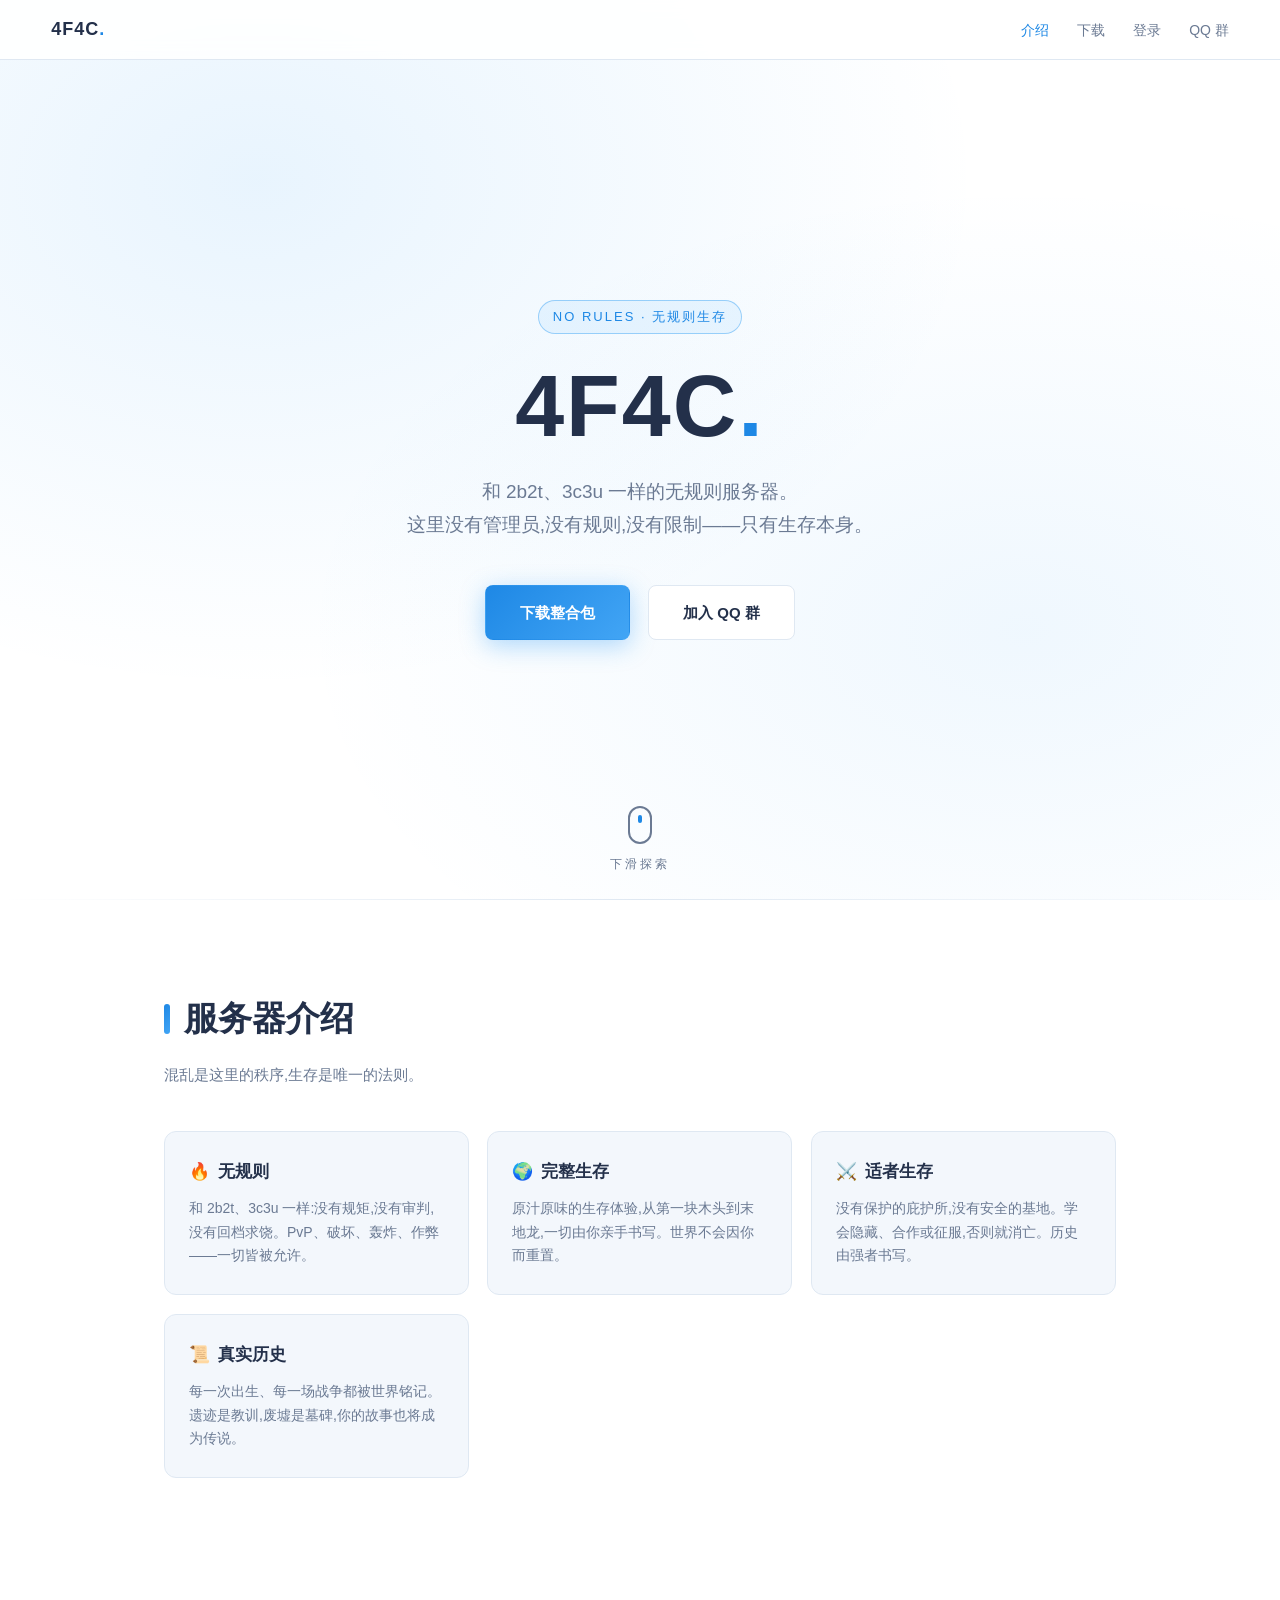
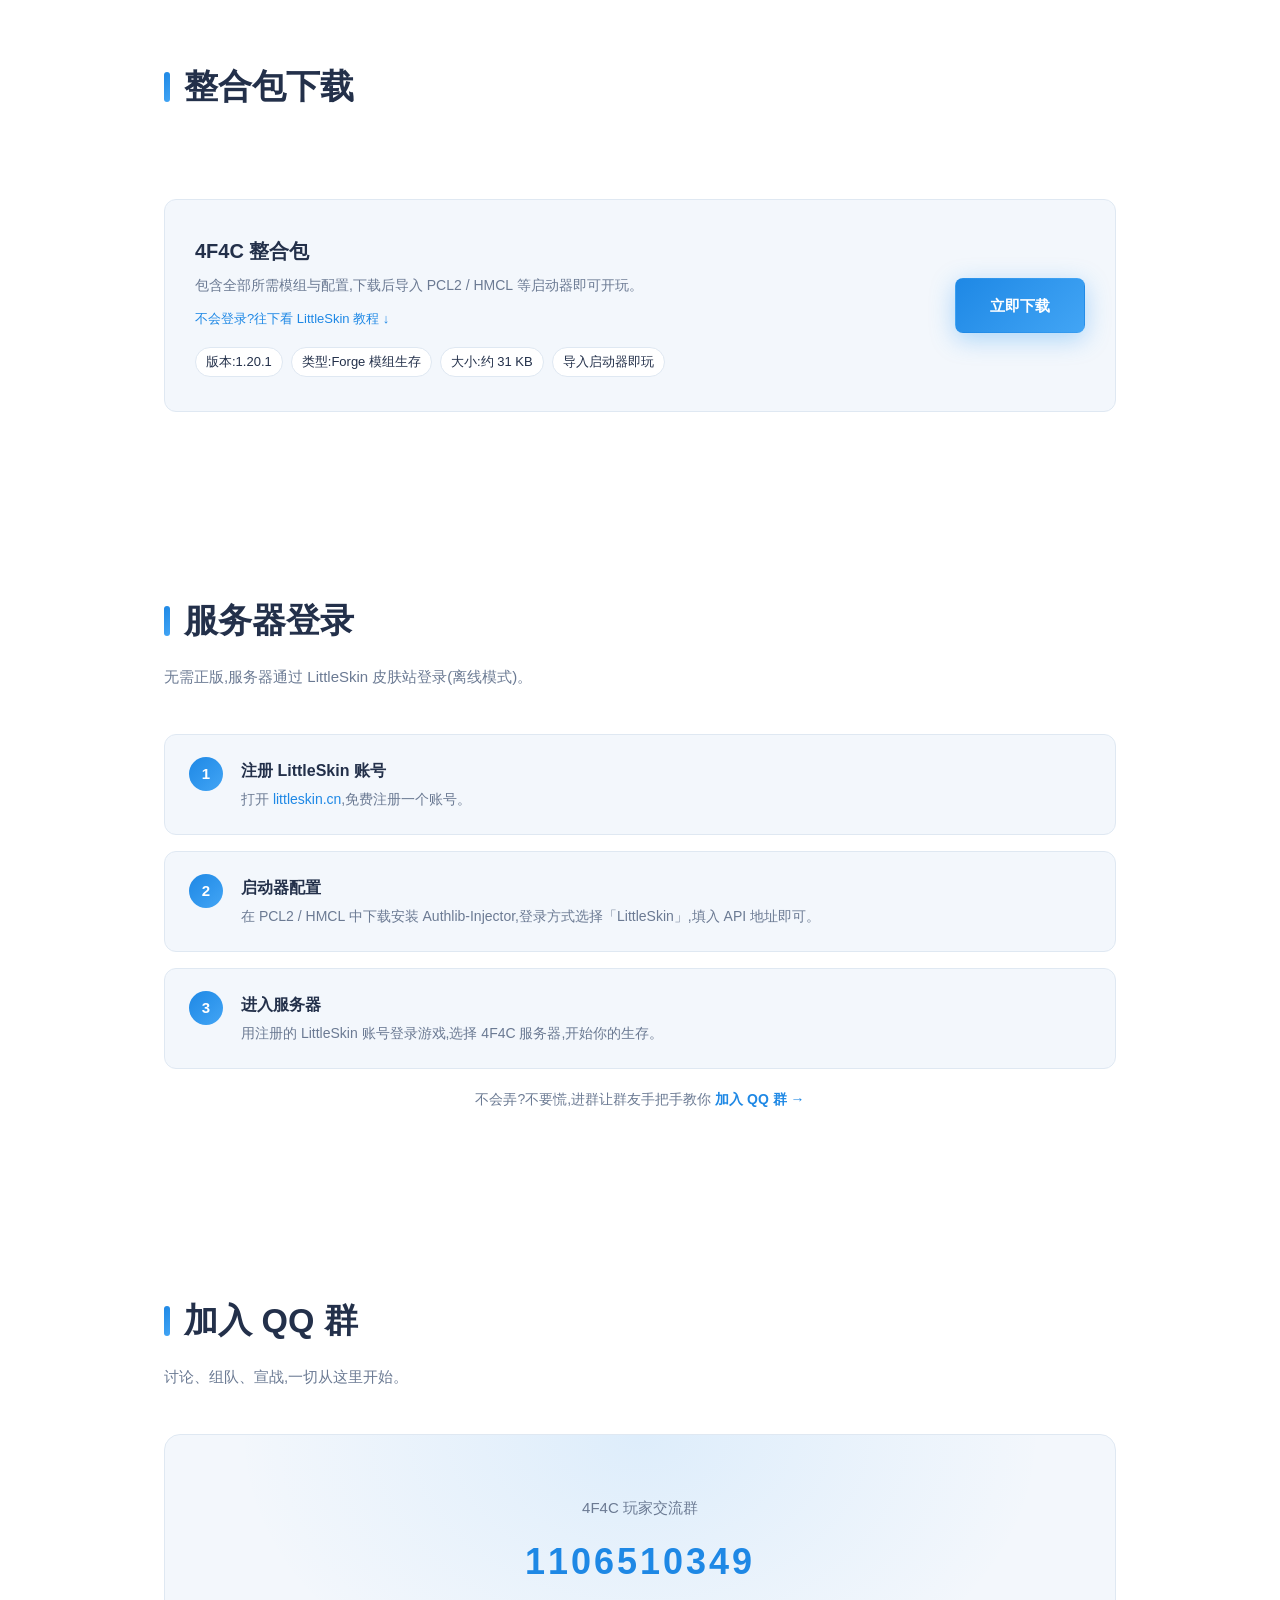
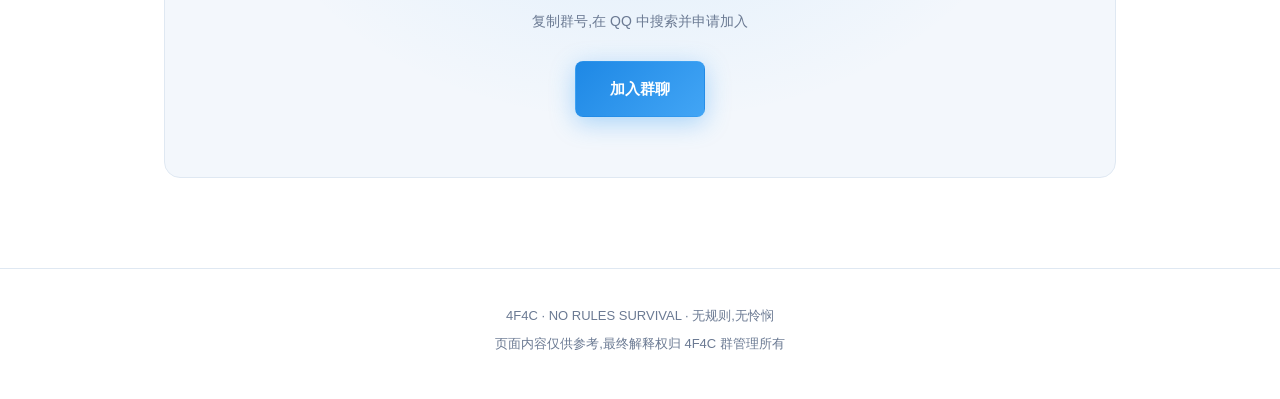
==== index.html @ e133633b "Add files via upload" ====
<!DOCTYPE html>
<html lang="zh-CN">
<head>
<meta charset="UTF-8">
<meta name="viewport" content="width=device-width, initial-scale=1.0">
<script>document.documentElement.className += ' js';</script>
<title>4F4C - 无规则生存服务器</title>
<meta name="description" content="4F4C,一个和 2b2t、3c3u 一样的无规则 MC 服务器。没有规则,只有生存。">
<style>
  :root {
    --bg: #ffffff;
    --bg2: #f3f7fc;
    --line: #dfe8f2;
    --text: #23304a;
    --muted: #6b7a93;
    --accent: #1e88e5;
    --accent2: #2196f3;
    --grad: linear-gradient(135deg, #1e88e5, #42a5f5);
  }
  * { margin: 0; padding: 0; box-sizing: border-box; }

  /* 顶部滚动进度条 */
  .progress {
    position: fixed; top: 0; left: 0; z-index: 60;
    height: 3px; width: 0;
    background: var(--grad);
  }

  /* 滚动显现动画 */
  .reveal {
    transition: opacity .7s ease, transform .7s cubic-bezier(.22,.61,.36,1);
    will-change: opacity, transform;
  }
  .js .reveal { opacity: 0; transform: translateY(40px); }
  .js .reveal-left { transform: translateX(-48px); }
  .js .reveal-right { transform: translateX(48px); }
  .js .reveal-zoom { transform: scale(.92); }
  .js .reveal.visible { opacity: 1; transform: none; }
  .d-1 { transition-delay: .12s; }
  .d-2 { transition-delay: .24s; }
  .d-3 { transition-delay: .36s; }
  .d-4 { transition-delay: .48s; }

  @media (prefers-reduced-motion: reduce) {
    .js .reveal, .js .reveal-left, .js .reveal-right, .js .reveal-zoom {
      opacity: 1; transform: none; transition: none;
    }
    .mouse::after { animation: none; }
  }
  html { scroll-behavior: smooth; }
  body {
    font-family: "PingFang SC", "Microsoft YaHei", "Noto Sans SC", sans-serif;
    background: var(--bg);
    color: var(--text);
    line-height: 1.7;
  }
  a { color: inherit; text-decoration: none; }

  /* 导航 */
  nav {
    position: fixed; top: 0; left: 0; right: 0; z-index: 50;
    display: flex; align-items: center; justify-content: space-between;
    padding: 0 4vw; height: 60px;
    background: rgba(255, 255, 255, 0.88);
    backdrop-filter: blur(8px);
    border-bottom: 1px solid var(--line);
  }
  .logo { font-weight: 800; letter-spacing: 1px; font-size: 18px; color: var(--text); }
  .logo span { color: var(--accent); }
  nav ul { display: flex; gap: 28px; list-style: none; }
  nav a { color: var(--muted); font-size: 14px; transition: color .2s; }
  nav a:hover, nav a.active { color: var(--accent); }

  /* 首屏 */
  header {
    min-height: 100vh;
    display: flex; flex-direction: column;
    justify-content: center; align-items: center;
    text-align: center; padding: 100px 5vw 60px;
    position: relative;
    background:
      radial-gradient(ellipse at 20% 20%, rgba(33, 150, 243, 0.10), transparent 50%),
      radial-gradient(ellipse at 80% 70%, rgba(33, 150, 243, 0.07), transparent 50%),
      var(--bg);
  }
  header::after {
    content: ""; position: absolute; inset: auto 0 0 0; height: 1px;
    background: linear-gradient(90deg, transparent, var(--line), transparent);
  }
  .hero-inner { position: relative; }

  /* 下滑提示 */
  .scroll-hint {
    position: absolute; bottom: 26px; left: 50%; transform: translateX(-50%);
    display: flex; flex-direction: column; align-items: center; gap: 10px;
    color: var(--muted); font-size: 12px; letter-spacing: 3px;
    transition: opacity .4s;
  }
  .scroll-hint.fade { opacity: 0; }
  .mouse {
    width: 24px; height: 38px; border: 2px solid var(--muted);
    border-radius: 14px; position: relative;
  }
  .mouse::after {
    content: ""; position: absolute; top: 7px; left: 50%;
    width: 4px; height: 8px; margin-left: -2px; border-radius: 2px;
    background: var(--accent);
    animation: wheel 1.6s ease-in-out infinite;
  }
  @keyframes wheel {
    0% { opacity: 1; transform: translateY(0); }
    70% { opacity: 0; transform: translateY(12px); }
    100% { opacity: 0; transform: translateY(12px); }
  }
  .badge {
    display: inline-block; padding: 5px 14px; margin-bottom: 24px;
    font-size: 13px; letter-spacing: 2px; color: var(--accent);
    border: 1px solid rgba(33, 150, 243, 0.4);
    border-radius: 999px; background: rgba(33, 150, 243, 0.07);
  }
  h1 {
    font-size: clamp(40px, 9vw, 88px);
    font-weight: 900; letter-spacing: 2px; line-height: 1.1;
  }
  h1 .dot { color: var(--accent); }
  .tagline {
    margin-top: 22px; font-size: clamp(15px, 2.4vw, 19px);
    color: var(--muted); max-width: 640px;
  }
  .cta { margin-top: 44px; display: flex; gap: 18px; flex-wrap: wrap; justify-content: center; }
  .btn {
    display: inline-block; padding: 14px 34px; font-size: 15px; font-weight: 600;
    border-radius: 8px; transition: transform .15s, box-shadow .15s;
    border: 1px solid var(--line);
  }
  .btn:hover { transform: translateY(-2px); }
  .btn-primary {
    background: var(--grad); color: #fff; border-color: transparent;
    box-shadow: 0 6px 24px rgba(33, 150, 243, 0.35);
  }
  .btn-primary:hover { box-shadow: 0 10px 32px rgba(33, 150, 243, 0.5); }
  .btn-ghost { color: var(--text); background: var(--bg); }
  .btn-ghost:hover { border-color: var(--accent); color: var(--accent); }

  /* 区块通用 */
  section { padding: 90px 5vw; max-width: 1080px; margin: 0 auto; }
  h2 {
    font-size: clamp(26px, 4vw, 34px); font-weight: 800;
    display: flex; align-items: center; gap: 14px; margin-bottom: 14px;
  }
  h2::before {
    content: ""; width: 6px; height: 30px; border-radius: 3px; background: var(--grad);
  }
  .sub { color: var(--muted); margin-bottom: 44px; font-size: 15px; }

  /* 介绍卡片 */
  .cards { display: grid; grid-template-columns: repeat(auto-fit, minmax(240px, 1fr)); gap: 18px; }
  .card {
    background: var(--bg2); border: 1px solid var(--line);
    border-radius: 12px; padding: 26px 24px;
    transition: border-color .2s, transform .2s, box-shadow .2s;
  }
  .card:hover {
    border-color: var(--accent); transform: translateY(-3px);
    box-shadow: 0 10px 28px rgba(33, 150, 243, 0.12);
  }
  .card h3 { font-size: 17px; margin-bottom: 10px; }
  .card h3 .icon { margin-right: 8px; }
  .card p { font-size: 14px; color: var(--muted); }

  /* 下载 */
  .dl-box {
    background: var(--bg2); border: 1px solid var(--line);
    border-radius: 12px; padding: 34px 30px; display: flex;
    align-items: center; justify-content: space-between; gap: 24px; flex-wrap: wrap;
  }
  .dl-box h3 { font-size: 20px; }
  .dl-box p { color: var(--muted); font-size: 14px; margin-top: 6px; }
  .dl-info { font-size: 13px; color: var(--muted); margin-top: 16px; display: flex; gap: 8px; flex-wrap: wrap; }
  .dl-info span { border: 1px solid var(--line); padding: 3px 10px; border-radius: 999px; background: var(--bg); color: var(--text); }
  .dl-tip { display: inline-block; margin-top: 10px; font-size: 13px; color: var(--accent); }
  .dl-tip:hover { text-decoration: underline; }

  /* 登录教程 */
  .login-box { display: flex; flex-direction: column; gap: 16px; }
  .login-step {
    background: var(--bg2); border: 1px solid var(--line); border-radius: 12px;
    padding: 22px 24px; display: flex; gap: 18px; align-items: flex-start;
  }
  .login-step:hover { border-color: var(--accent); }
  .login-step > span {
    flex: none; width: 34px; height: 34px; border-radius: 50%;
    background: var(--grad); color: #fff; font-weight: 800;
    display: flex; align-items: center; justify-content: center; font-size: 15px;
  }
  .login-step h3 { font-size: 16px; margin-bottom: 4px; }
  .login-step p { font-size: 14px; color: var(--muted); }
  .login-step a { color: var(--accent); }
  .login-help {
    margin-top: 20px; text-align: center; color: var(--muted); font-size: 14px;
  }
  .login-help a { color: var(--accent); font-weight: 600; margin-left: 4px; }

  /* QQ 群 */
  .qq {
    text-align: center;
    background:
      radial-gradient(ellipse at 50% 0%, rgba(33, 150, 243, 0.10), transparent 60%),
      var(--bg2);
    border: 1px solid var(--line); border-radius: 16px;
    padding: 60px 30px;
  }
  .qq .q-num {
    font-size: clamp(24px, 5vw, 36px); font-weight: 900; letter-spacing: 3px;
    color: var(--accent); margin-top: 10px; user-select: all;
  }
  .qq .hint { color: var(--muted); font-size: 14px; margin-top: 18px; }
  .qq .btn { margin-top: 28px; }

  footer {
    text-align: center; padding: 36px 5vw 44px;
    color: var(--muted); font-size: 13px;
    border-top: 1px solid var(--line);
  }

  @media (max-width: 640px) {
    nav ul { gap: 16px; }
    section { padding: 64px 5vw; }
    .dl-box { flex-direction: column; align-items: flex-start; text-align: left; }
  }
</style>
</head>
<body>

<div class="progress" aria-hidden="true"></div>

<nav>
  <div class="logo">4F4C<span>.</span></div>
  <ul>
    <li><a href="#intro">介绍</a></li>
    <li><a href="#download">下载</a></li>
    <li><a href="#login">登录</a></li>
    <li><a href="#qq">QQ 群</a></li>
  </ul>
</nav>

<header>
  <div class="hero-inner">
    <div class="badge reveal">NO RULES · 无规则生存</div>
    <h1 class="reveal d-1">4F4C<span class="dot">.</span></h1>
    <p class="tagline reveal d-2">和 2b2t、3c3u 一样的无规则服务器。<br>这里没有管理员,没有规则,没有限制——只有生存本身。</p>
    <div class="cta reveal d-3">
      <a class="btn btn-primary" href="#download">下载整合包</a>
      <a class="btn btn-ghost" href="#qq">加入 QQ 群</a>
    </div>
  </div>
  <div class="scroll-hint">
    <div class="mouse"></div>
    <span>下滑探索</span>
  </div>
</header>

<section id="intro">
  <h2 class="reveal">服务器介绍</h2>
  <p class="sub reveal d-1">混乱是这里的秩序,生存是唯一的法则。</p>
  <div class="cards">
    <div class="card reveal d-1">
      <h3><span class="icon">🔥</span>无规则</h3>
      <p>和 2b2t、3c3u 一样:没有规矩,没有审判,没有回档求饶。PvP、破坏、轰炸、作弊——一切皆被允许。</p>
    </div>
    <div class="card reveal d-2">
      <h3><span class="icon">🌍</span>完整生存</h3>
      <p>原汁原味的生存体验,从第一块木头到末地龙,一切由你亲手书写。世界不会因你而重置。</p>
    </div>
    <div class="card reveal d-3">
      <h3><span class="icon">⚔️</span>适者生存</h3>
      <p>没有保护的庇护所,没有安全的基地。学会隐藏、合作或征服,否则就消亡。历史由强者书写。</p>
    </div>
    <div class="card reveal d-4">
      <h3><span class="icon">📜</span>真实历史</h3>
      <p>每一次出生、每一场战争都被世界铭记。遗迹是教训,废墟是墓碑,你的故事也将成为传说。</p>
    </div>
  </div>
</section>

<section id="download">
  <h2 class="reveal">整合包下载</h2>
  <p class="sub reveal d-1">下载整合包,导入启动器即可直接游玩。</p>
  <div class="dl-box reveal d-2">
    <div>
      <h3>4F4C 整合包</h3>
      <p>包含全部所需模组与配置,下载后导入 PCL2 / HMCL 等启动器即可开玩。</p>
      <a class="dl-tip" href="#login">不会登录?往下看 LittleSkin 教程 ↓</a>
      <div class="dl-info">
        <span>版本:1.20.1</span>
        <span>类型:Forge 模组生存</span>
        <span>大小:约 31 KB</span>
        <span>导入启动器即玩</span>
      </div>
    </div>
    <a class="btn btn-primary" href="4F4C.zip" download>立即下载</a>
  </div>
</section>

<section id="login">
  <h2 class="reveal">服务器登录</h2>
  <p class="sub reveal d-1">无需正版,服务器通过 LittleSkin 皮肤站登录(离线模式)。</p>
  <div class="login-box">
    <div class="login-step reveal">
      <span>1</span>
      <div>
        <h3>注册 LittleSkin 账号</h3>
        <p>打开 <a href="https://littleskin.cn" target="_blank" rel="noopener">littleskin.cn</a>,免费注册一个账号。</p>
      </div>
    </div>
    <div class="login-step reveal d-1">
      <span>2</span>
      <div>
        <h3>启动器配置</h3>
        <p>在 PCL2 / HMCL 中下载安装 Authlib-Injector,登录方式选择「LittleSkin」,填入 API 地址即可。</p>
      </div>
    </div>
    <div class="login-step reveal d-2">
      <span>3</span>
      <div>
        <h3>进入服务器</h3>
        <p>用注册的 LittleSkin 账号登录游戏,选择 4F4C 服务器,开始你的生存。</p>
      </div>
    </div>
  </div>
  <p class="login-help reveal d-3">不会弄?不要慌,进群让群友手把手教你<a href="#qq">加入 QQ 群 →</a></p>
</section>

<section id="qq">
  <h2 class="reveal">加入 QQ 群</h2>
  <p class="sub reveal d-1">讨论、组队、宣战,一切从这里开始。</p>
  <div class="qq reveal d-2">
    <div style="font-size:15px;color:var(--muted);">4F4C 玩家交流群</div>
    <div class="q-num">1106510349</div>
    <p class="hint">复制群号,在 QQ 中搜索并申请加入</p>
    <a class="btn btn-primary" href="https://qm.qq.com/cgi-bin/qm/qr?k=1106510349" target="_blank" rel="noopener">加入群聊</a>
  </div>
</section>

<footer>
  <p>4F4C · NO RULES SURVIVAL · 无规则,无怜悯</p>
  <p style="margin-top:6px;">页面内容仅供参考,最终解释权归 4F4C 群管理所有</p>
</footer>

<script>
(function () {
  var reduce = window.matchMedia && window.matchMedia('(prefers-reduced-motion: reduce)').matches;
  var bar = document.querySelector('.progress');
  var hero = document.querySelector('.hero-inner');
  var hint = document.querySelector('.scroll-hint');
  var sections = Array.prototype.slice.call(document.querySelectorAll('section[id]'));
  var links = Array.prototype.slice.call(document.querySelectorAll('nav a[href^="#"]'));
  var ticking = false;

  function onScroll() {
    var y = window.scrollY || window.pageYOffset;
    var h = document.documentElement.scrollHeight - window.innerHeight;
    if (bar) bar.style.width = (h > 0 ? (y / h) * 100 : 0) + '%';

    /* 导航高亮跟随当前区块 */
    var current = 0;
    for (var i = 0; i < sections.length; i++) {
      if (sections[i].getBoundingClientRect().top <= 120) current = i;
    }
    for (var j = 0; j < links.length; j++) {
      links[j].classList.toggle('active', j === current);
    }

    /* 首屏视差下沉 + 下滑提示淡出 */
    if (hint) hint.classList.toggle('fade', y > 90);
    if (!reduce && hero) {
      hero.style.transform = 'translateY(' + (y * 0.3) + 'px)';
      hero.style.opacity = Math.max(0.2, 1 - y / (window.innerHeight * 0.85));
    }
    ticking = false;
  }
  window.addEventListener('scroll', function () {
    if (!ticking) { window.requestAnimationFrame(onScroll); ticking = true; }
  }, { passive: true });
  onScroll();

  /* 滚动显现动画 */
  function reveal(el) {
    el.classList.add('visible');
    setTimeout(function () {
      el.classList.remove('reveal', 'reveal-left', 'reveal-right', 'reveal-zoom', 'd-1', 'd-2', 'd-3', 'd-4', 'visible');
    }, 1400);
  }
  var els = document.querySelectorAll('.reveal');
  if (!('IntersectionObserver' in window)) {
    Array.prototype.forEach.call(els, reveal);
  } else {
    var io = new IntersectionObserver(function (entries) {
      entries.forEach(function (en) {
        if (en.isIntersecting) { reveal(en.target); io.unobserve(en.target); }
      });
    }, { threshold: 0.12, rootMargin: '0px 0px -40px 0px' });
    Array.prototype.forEach.call(els, function (el) { io.observe(el); });
  }
})();
</script>

</body>
</html>
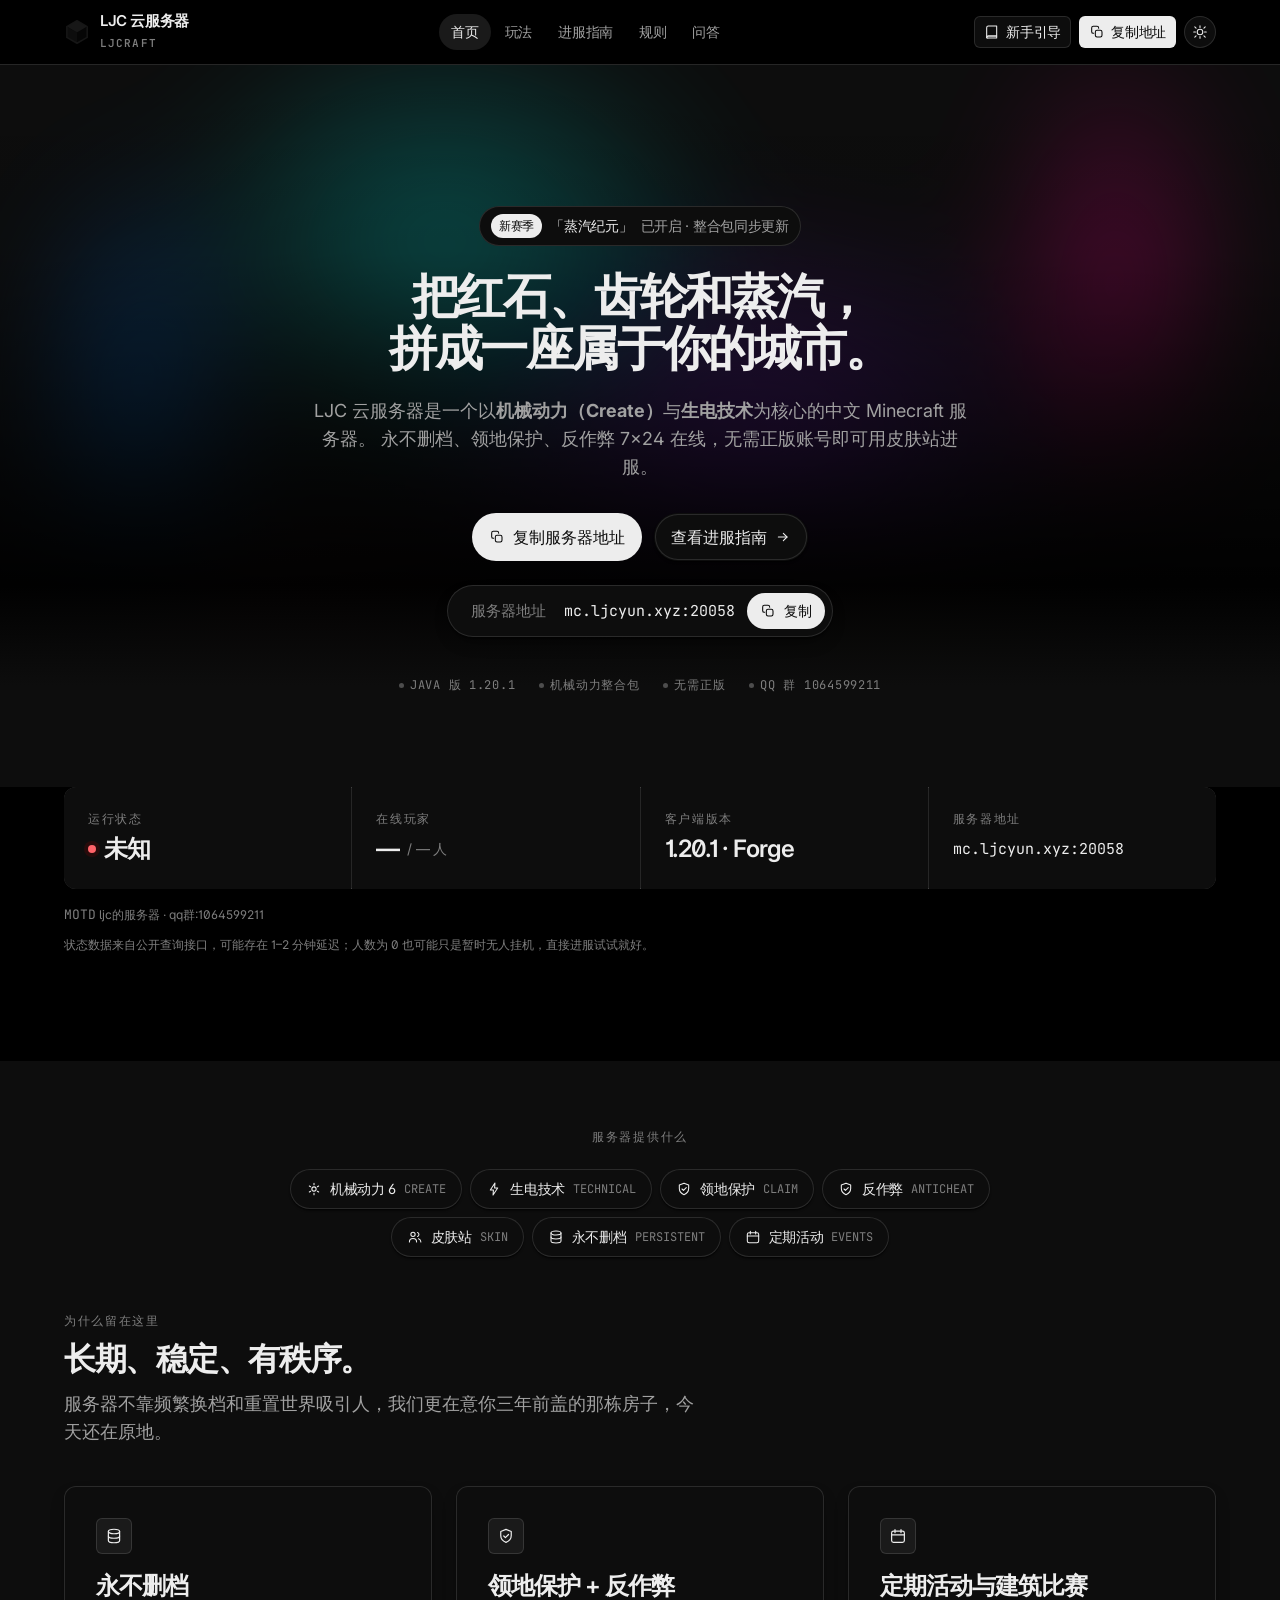
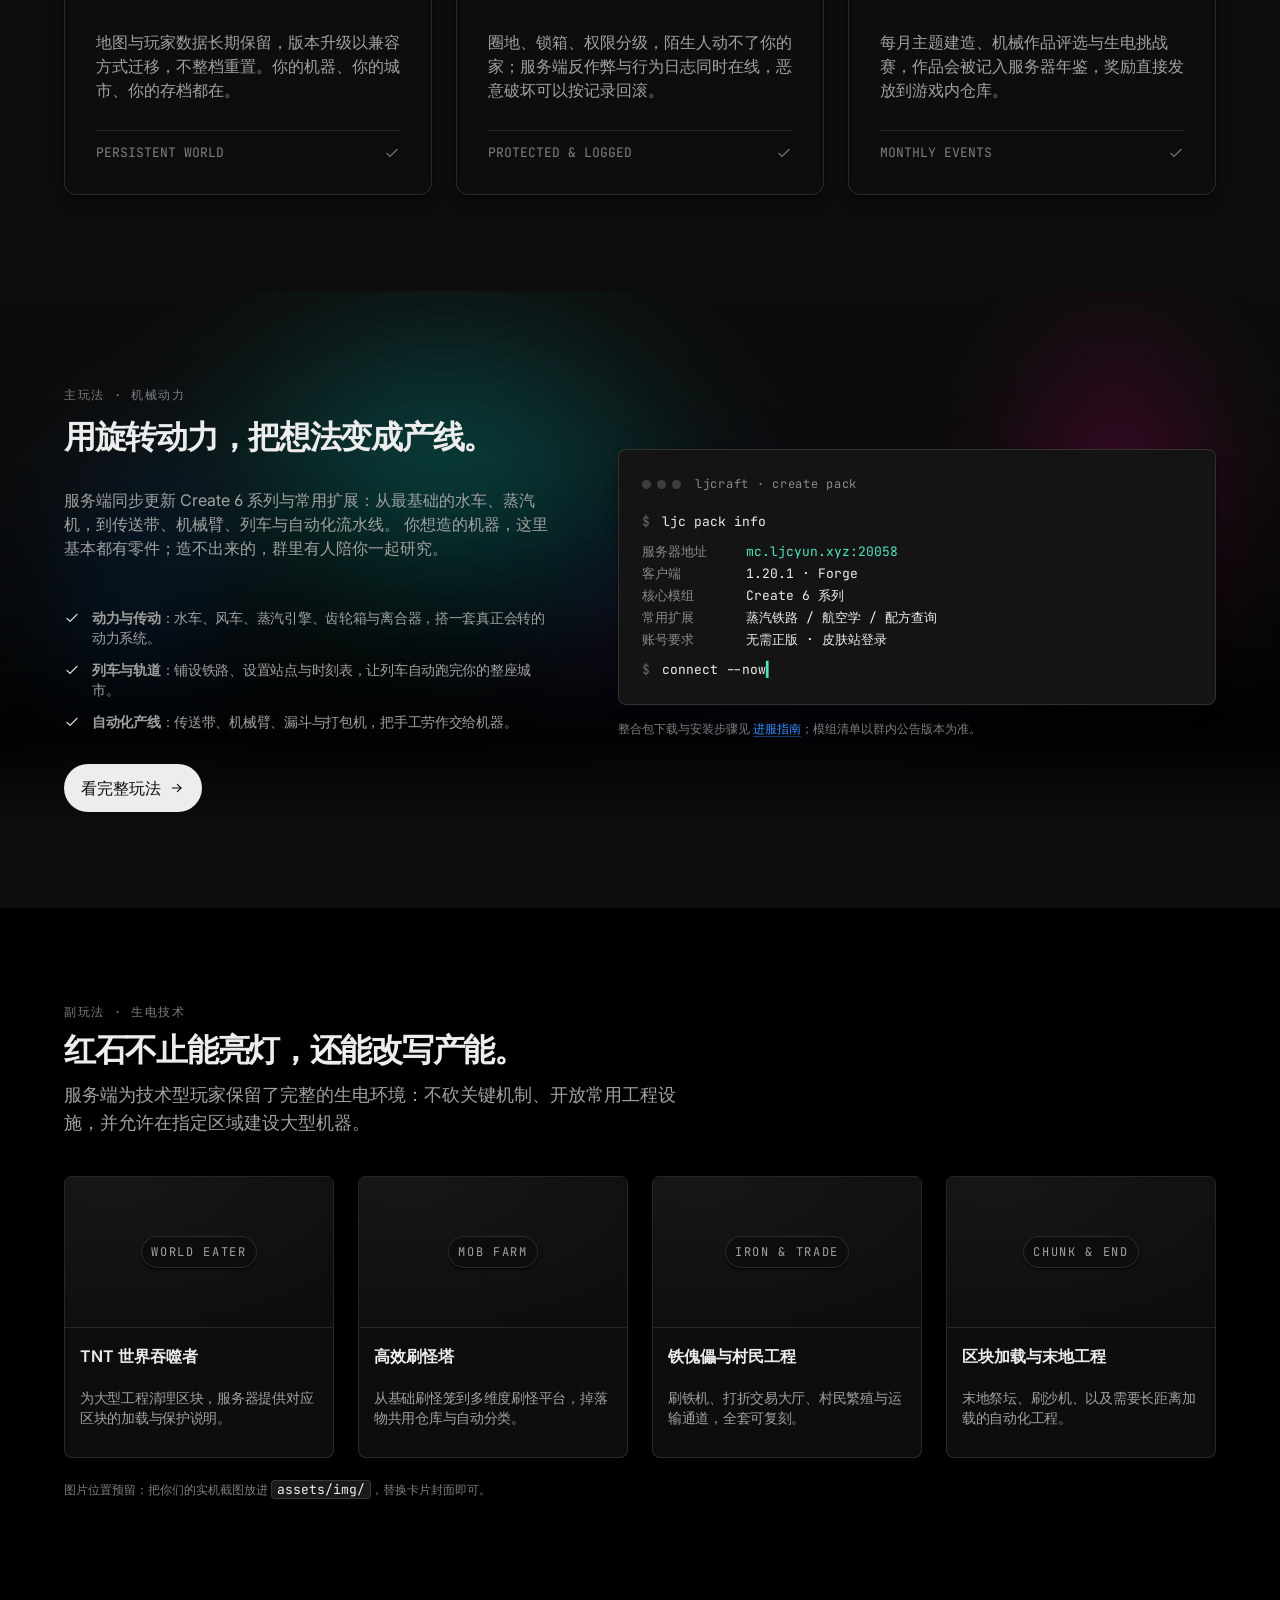
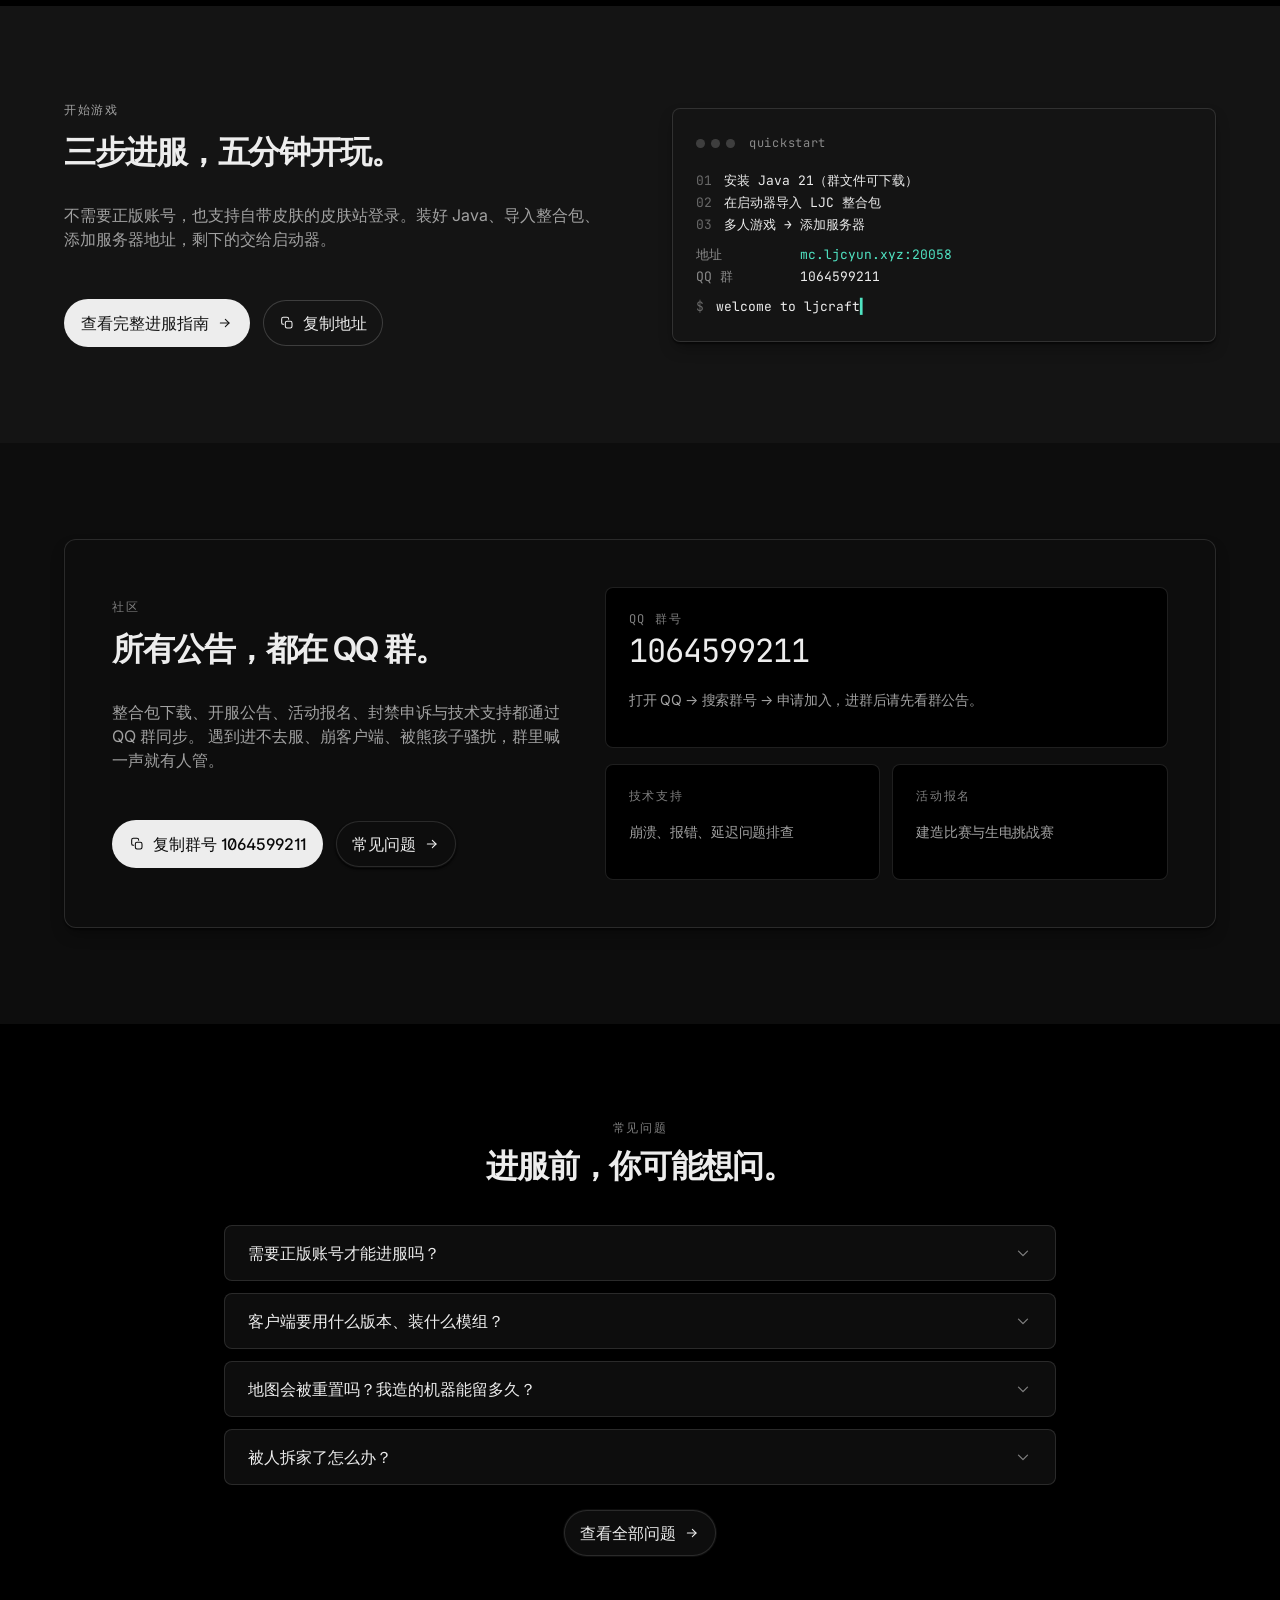
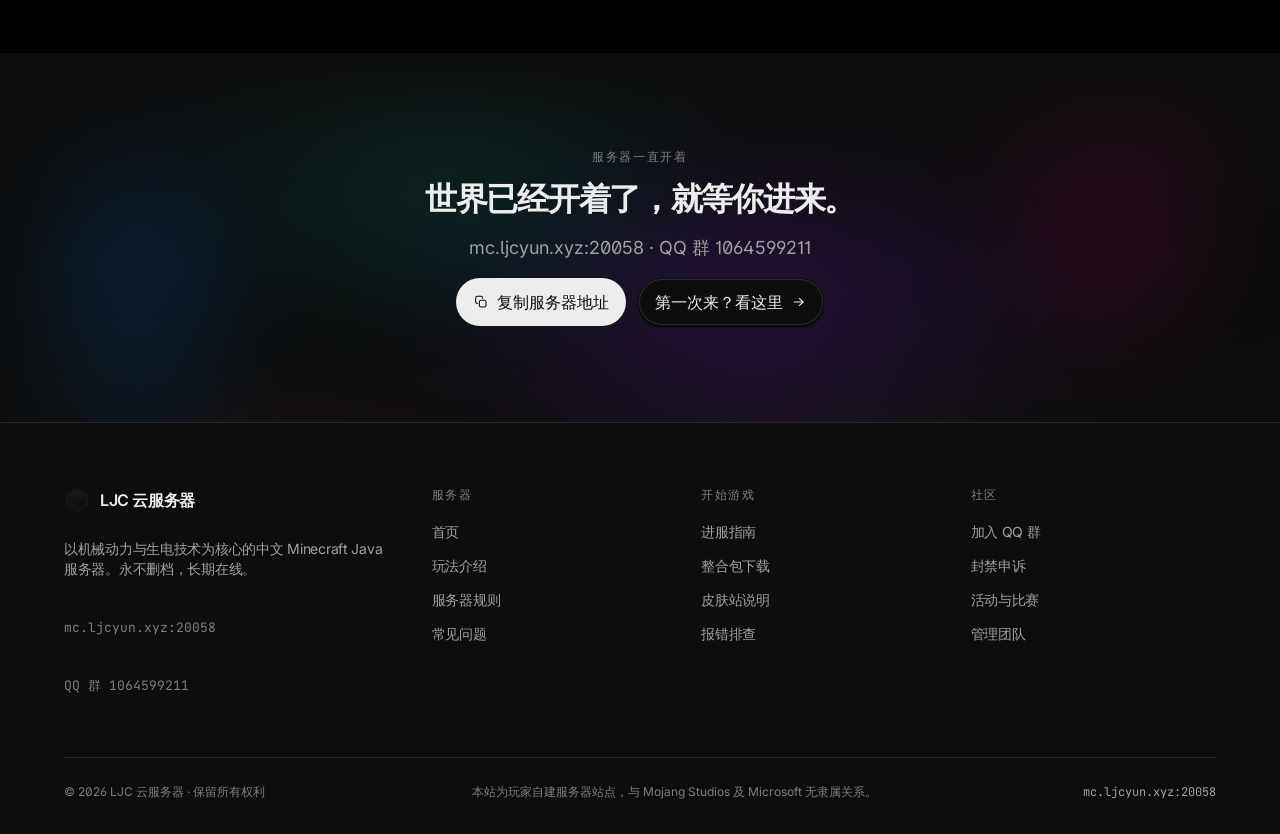
==== commit 03290144: "Add files via upload" ====
--- a/index.html
+++ b/index.html
@@ -2,408 +2,584 @@
 <html lang="zh-CN">
 <head>
 <meta charset="UTF-8">
-<meta name="viewport" content="width=device-width, initial-scale=1.0">
-<script>document.documentElement.className += ' js';</script>
-<title>4F4C - 无规则生存服务器</title>
-<meta name="description" content="4F4C,一个和 2b2t、3c3u 一样的无规则 MC 服务器。没有规则,只有生存。">
-<style>
-  :root {
-    --bg: #ffffff;
-    --bg2: #f3f7fc;
-    --line: #dfe8f2;
-    --text: #23304a;
-    --muted: #6b7a93;
-    --accent: #1e88e5;
-    --accent2: #2196f3;
-    --grad: linear-gradient(135deg, #1e88e5, #42a5f5);
-  }
-  * { margin: 0; padding: 0; box-sizing: border-box; }
-
-  /* 顶部滚动进度条 */
-  .progress {
-    position: fixed; top: 0; left: 0; z-index: 60;
-    height: 3px; width: 0;
-    background: var(--grad);
-  }
-
-  /* 滚动显现动画 */
-  .reveal {
-    transition: opacity .7s ease, transform .7s cubic-bezier(.22,.61,.36,1);
-    will-change: opacity, transform;
-  }
-  .js .reveal { opacity: 0; transform: translateY(40px); }
-  .js .reveal-left { transform: translateX(-48px); }
-  .js .reveal-right { transform: translateX(48px); }
-  .js .reveal-zoom { transform: scale(.92); }
-  .js .reveal.visible { opacity: 1; transform: none; }
-  .d-1 { transition-delay: .12s; }
-  .d-2 { transition-delay: .24s; }
-  .d-3 { transition-delay: .36s; }
-  .d-4 { transition-delay: .48s; }
-
-  @media (prefers-reduced-motion: reduce) {
-    .js .reveal, .js .reveal-left, .js .reveal-right, .js .reveal-zoom {
-      opacity: 1; transform: none; transition: none;
-    }
-    .mouse::after { animation: none; }
-  }
-  html { scroll-behavior: smooth; }
-  body {
-    font-family: "PingFang SC", "Microsoft YaHei", "Noto Sans SC", sans-serif;
-    background: var(--bg);
-    color: var(--text);
-    line-height: 1.7;
-  }
-  a { color: inherit; text-decoration: none; }
-
-  /* 导航 */
-  nav {
-    position: fixed; top: 0; left: 0; right: 0; z-index: 50;
-    display: flex; align-items: center; justify-content: space-between;
-    padding: 0 4vw; height: 60px;
-    background: rgba(255, 255, 255, 0.88);
-    backdrop-filter: blur(8px);
-    border-bottom: 1px solid var(--line);
-  }
-  .logo { font-weight: 800; letter-spacing: 1px; font-size: 18px; color: var(--text); }
-  .logo span { color: var(--accent); }
-  nav ul { display: flex; gap: 28px; list-style: none; }
-  nav a { color: var(--muted); font-size: 14px; transition: color .2s; }
-  nav a:hover, nav a.active { color: var(--accent); }
-
-  /* 首屏 */
-  header {
-    min-height: 100vh;
-    display: flex; flex-direction: column;
-    justify-content: center; align-items: center;
-    text-align: center; padding: 100px 5vw 60px;
-    position: relative;
-    background:
-      radial-gradient(ellipse at 20% 20%, rgba(33, 150, 243, 0.10), transparent 50%),
-      radial-gradient(ellipse at 80% 70%, rgba(33, 150, 243, 0.07), transparent 50%),
-      var(--bg);
-  }
-  header::after {
-    content: ""; position: absolute; inset: auto 0 0 0; height: 1px;
-    background: linear-gradient(90deg, transparent, var(--line), transparent);
-  }
-  .hero-inner { position: relative; }
-
-  /* 下滑提示 */
-  .scroll-hint {
-    position: absolute; bottom: 26px; left: 50%; transform: translateX(-50%);
-    display: flex; flex-direction: column; align-items: center; gap: 10px;
-    color: var(--muted); font-size: 12px; letter-spacing: 3px;
-    transition: opacity .4s;
-  }
-  .scroll-hint.fade { opacity: 0; }
-  .mouse {
-    width: 24px; height: 38px; border: 2px solid var(--muted);
-    border-radius: 14px; position: relative;
-  }
-  .mouse::after {
-    content: ""; position: absolute; top: 7px; left: 50%;
-    width: 4px; height: 8px; margin-left: -2px; border-radius: 2px;
-    background: var(--accent);
-    animation: wheel 1.6s ease-in-out infinite;
-  }
-  @keyframes wheel {
-    0% { opacity: 1; transform: translateY(0); }
-    70% { opacity: 0; transform: translateY(12px); }
-    100% { opacity: 0; transform: translateY(12px); }
-  }
-  .badge {
-    display: inline-block; padding: 5px 14px; margin-bottom: 24px;
-    font-size: 13px; letter-spacing: 2px; color: var(--accent);
-    border: 1px solid rgba(33, 150, 243, 0.4);
-    border-radius: 999px; background: rgba(33, 150, 243, 0.07);
-  }
-  h1 {
-    font-size: clamp(40px, 9vw, 88px);
-    font-weight: 900; letter-spacing: 2px; line-height: 1.1;
-  }
-  h1 .dot { color: var(--accent); }
-  .tagline {
-    margin-top: 22px; font-size: clamp(15px, 2.4vw, 19px);
-    color: var(--muted); max-width: 640px;
-  }
-  .cta { margin-top: 44px; display: flex; gap: 18px; flex-wrap: wrap; justify-content: center; }
-  .btn {
-    display: inline-block; padding: 14px 34px; font-size: 15px; font-weight: 600;
-    border-radius: 8px; transition: transform .15s, box-shadow .15s;
-    border: 1px solid var(--line);
-  }
-  .btn:hover { transform: translateY(-2px); }
-  .btn-primary {
-    background: var(--grad); color: #fff; border-color: transparent;
-    box-shadow: 0 6px 24px rgba(33, 150, 243, 0.35);
-  }
-  .btn-primary:hover { box-shadow: 0 10px 32px rgba(33, 150, 243, 0.5); }
-  .btn-ghost { color: var(--text); background: var(--bg); }
-  .btn-ghost:hover { border-color: var(--accent); color: var(--accent); }
-
-  /* 区块通用 */
-  section { padding: 90px 5vw; max-width: 1080px; margin: 0 auto; }
-  h2 {
-    font-size: clamp(26px, 4vw, 34px); font-weight: 800;
-    display: flex; align-items: center; gap: 14px; margin-bottom: 14px;
-  }
-  h2::before {
-    content: ""; width: 6px; height: 30px; border-radius: 3px; background: var(--grad);
-  }
-  .sub { color: var(--muted); margin-bottom: 44px; font-size: 15px; }
-
-  /* 介绍卡片 */
-  .cards { display: grid; grid-template-columns: repeat(auto-fit, minmax(240px, 1fr)); gap: 18px; }
-  .card {
-    background: var(--bg2); border: 1px solid var(--line);
-    border-radius: 12px; padding: 26px 24px;
-    transition: border-color .2s, transform .2s, box-shadow .2s;
-  }
-  .card:hover {
-    border-color: var(--accent); transform: translateY(-3px);
-    box-shadow: 0 10px 28px rgba(33, 150, 243, 0.12);
-  }
-  .card h3 { font-size: 17px; margin-bottom: 10px; }
-  .card h3 .icon { margin-right: 8px; }
-  .card p { font-size: 14px; color: var(--muted); }
-
-  /* 下载 */
-  .dl-box {
-    background: var(--bg2); border: 1px solid var(--line);
-    border-radius: 12px; padding: 34px 30px; display: flex;
-    align-items: center; justify-content: space-between; gap: 24px; flex-wrap: wrap;
-  }
-  .dl-box h3 { font-size: 20px; }
-  .dl-box p { color: var(--muted); font-size: 14px; margin-top: 6px; }
-  .dl-info { font-size: 13px; color: var(--muted); margin-top: 16px; display: flex; gap: 8px; flex-wrap: wrap; }
-  .dl-info span { border: 1px solid var(--line); padding: 3px 10px; border-radius: 999px; background: var(--bg); color: var(--text); }
-  .dl-tip { display: inline-block; margin-top: 10px; font-size: 13px; color: var(--accent); }
-  .dl-tip:hover { text-decoration: underline; }
-
-  /* 登录教程 */
-  .login-box { display: flex; flex-direction: column; gap: 16px; }
-  .login-step {
-    background: var(--bg2); border: 1px solid var(--line); border-radius: 12px;
-    padding: 22px 24px; display: flex; gap: 18px; align-items: flex-start;
-  }
-  .login-step:hover { border-color: var(--accent); }
-  .login-step > span {
-    flex: none; width: 34px; height: 34px; border-radius: 50%;
-    background: var(--grad); color: #fff; font-weight: 800;
-    display: flex; align-items: center; justify-content: center; font-size: 15px;
-  }
-  .login-step h3 { font-size: 16px; margin-bottom: 4px; }
-  .login-step p { font-size: 14px; color: var(--muted); }
-  .login-step a { color: var(--accent); }
-  .login-help {
-    margin-top: 20px; text-align: center; color: var(--muted); font-size: 14px;
-  }
-  .login-help a { color: var(--accent); font-weight: 600; margin-left: 4px; }
-
-  /* QQ 群 */
-  .qq {
-    text-align: center;
-    background:
-      radial-gradient(ellipse at 50% 0%, rgba(33, 150, 243, 0.10), transparent 60%),
-      var(--bg2);
-    border: 1px solid var(--line); border-radius: 16px;
-    padding: 60px 30px;
-  }
-  .qq .q-num {
-    font-size: clamp(24px, 5vw, 36px); font-weight: 900; letter-spacing: 3px;
-    color: var(--accent); margin-top: 10px; user-select: all;
-  }
-  .qq .hint { color: var(--muted); font-size: 14px; margin-top: 18px; }
-  .qq .btn { margin-top: 28px; }
-
-  footer {
-    text-align: center; padding: 36px 5vw 44px;
-    color: var(--muted); font-size: 13px;
-    border-top: 1px solid var(--line);
-  }
-
-  @media (max-width: 640px) {
-    nav ul { gap: 16px; }
-    section { padding: 64px 5vw; }
-    .dl-box { flex-direction: column; align-items: flex-start; text-align: left; }
-  }
-</style>
+<meta name="viewport" content="width=device-width, initial-scale=1">
+<title>LJC 云服务器 · 机械动力 &amp; 生电 Minecraft 服务器</title>
+<meta name="description" content="LJC 云服务器（LJCraft）是一个以机械动力（Create）与生电技术为核心的中文 Minecraft Java 服务器。永不删档、领地保护、反作弊在线，无需正版账号即可进服，服务器地址 mc.ljcyun.xyz:20058。">
+<meta name="theme-color" content="#ffffff">
+<meta property="og:type" content="website">
+<meta property="og:title" content="LJC 云服务器 · 机械动力 &amp; 生电 Minecraft 服务器">
+<meta property="og:description" content="永不删档的机械动力 &amp; 生电服务器。地址 mc.ljcyun.xyz:20058，QQ 群 1064599211。">
+<meta property="og:image" content="assets/img/favicon.svg">
+<link rel="icon" href="assets/img/favicon.svg" type="image/svg+xml">
+<link rel="apple-touch-icon" href="assets/img/favicon.svg">
+<link rel="preconnect" href="https://fonts.googleapis.com">
+<link rel="preconnect" href="https://fonts.gstatic.com" crossorigin>
+<link href="https://fonts.googleapis.com/css2?family=Inter:wght@400;500;600&family=JetBrains+Mono:wght@400&display=swap" rel="stylesheet">
+<link rel="stylesheet" href="assets/css/style.css">
+<script>
+  /* 主题引导：在首次绘制前确定主题，避免闪白。默认深色（可切换并记忆） */
+  (function () {
+    var t = "dark";
+    try {
+      var saved = localStorage.getItem("ljc-theme");
+      if (saved === "dark" || saved === "light") t = saved;
+    } catch (e) {}
+    document.documentElement.setAttribute("data-theme", t);
+    var m = document.querySelector('meta[name="theme-color"]');
+    if (m) m.setAttribute("content", t === "dark" ? "#000000" : "#ffffff");
+  })();
+</script>
 </head>
 <body>
-
-<div class="progress" aria-hidden="true"></div>
-
-<nav>
-  <div class="logo">4F4C<span>.</span></div>
-  <ul>
-    <li><a href="#intro">介绍</a></li>
-    <li><a href="#download">下载</a></li>
-    <li><a href="#login">登录</a></li>
-    <li><a href="#qq">QQ 群</a></li>
-  </ul>
-</nav>
-
-<header>
-  <div class="hero-inner">
-    <div class="badge reveal">NO RULES · 无规则生存</div>
-    <h1 class="reveal d-1">4F4C<span class="dot">.</span></h1>
-    <p class="tagline reveal d-2">和 2b2t、3c3u 一样的无规则服务器。<br>这里没有管理员,没有规则,没有限制——只有生存本身。</p>
-    <div class="cta reveal d-3">
-      <a class="btn btn-primary" href="#download">下载整合包</a>
-      <a class="btn btn-ghost" href="#qq">加入 QQ 群</a>
-    </div>
+<a class="skip-link" href="#main">跳到主要内容</a>
+
+<!-- 图标精灵 -->
+<svg width="0" height="0" style="position:absolute" aria-hidden="true" focusable="false">
+  <symbol id="i-copy" viewBox="0 0 24 24" fill="none" stroke="currentColor" stroke-width="1.6" stroke-linecap="round" stroke-linejoin="round"><rect x="9.5" y="9.5" width="10" height="10" rx="2.5"/><path d="M14.5 6.5V6a2.5 2.5 0 0 0-2.5-2.5H6.5A2.5 2.5 0 0 0 4 6v5.5A2.5 2.5 0 0 0 6.5 14h.5"/></symbol>
+  <symbol id="i-check" viewBox="0 0 24 24" fill="none" stroke="currentColor" stroke-width="1.8" stroke-linecap="round" stroke-linejoin="round"><path d="M4.5 12.5 9 17l10.5-10.5"/></symbol>
+  <symbol id="i-arrow" viewBox="0 0 24 24" fill="none" stroke="currentColor" stroke-width="1.6" stroke-linecap="round" stroke-linejoin="round"><path d="M5 12h13"/><path d="m12.5 6.5 5.5 5.5-5.5 5.5"/></symbol>
+  <symbol id="i-chat" viewBox="0 0 24 24" fill="none" stroke="currentColor" stroke-width="1.6" stroke-linecap="round" stroke-linejoin="round"><path d="M4 6.5A2.5 2.5 0 0 1 6.5 4h11A2.5 2.5 0 0 1 20 6.5v7a2.5 2.5 0 0 1-2.5 2.5H9.5L4 20V6.5Z"/></symbol>
+  <symbol id="i-shield" viewBox="0 0 24 24" fill="none" stroke="currentColor" stroke-width="1.6" stroke-linecap="round" stroke-linejoin="round"><path d="M12 3.2 5 6v5.4c0 4.2 2.9 7.5 7 9.1 4.1-1.6 7-4.9 7-9.1V6l-7-2.8Z"/><path d="m9 12 2.2 2.2L15.4 10"/></symbol>
+  <symbol id="i-archive" viewBox="0 0 24 24" fill="none" stroke="currentColor" stroke-width="1.6" stroke-linecap="round" stroke-linejoin="round"><ellipse cx="12" cy="6" rx="7.5" ry="3"/><path d="M4.5 6v12c0 1.66 3.36 3 7.5 3s7.5-1.34 7.5-3V6"/><path d="M4.5 12c0 1.66 3.36 3 7.5 3s7.5-1.34 7.5-3"/></symbol>
+  <symbol id="i-calendar" viewBox="0 0 24 24" fill="none" stroke="currentColor" stroke-width="1.6" stroke-linecap="round" stroke-linejoin="round"><rect x="3.5" y="5.5" width="17" height="15" rx="2.5"/><path d="M3.5 10.5h17M8 3.5v4M16 3.5v4"/></symbol>
+  <symbol id="i-chev" viewBox="0 0 24 24" fill="none" stroke="currentColor" stroke-width="1.7" stroke-linecap="round" stroke-linejoin="round"><path d="m6 9.5 6 6 6-6"/></symbol>
+  <symbol id="i-menu" viewBox="0 0 24 24" fill="none" stroke="currentColor" stroke-width="1.7" stroke-linecap="round"><path d="M4 7h16M4 12h16M4 17h16"/></symbol>
+  <symbol id="i-cube" viewBox="0 0 24 24" fill="none" stroke="currentColor" stroke-width="1.6" stroke-linecap="round" stroke-linejoin="round"><path d="M12 2.6 20.8 7.4v9.2L12 21.4 3.2 16.6V7.4L12 2.6Z"/><path d="M12 12 20.8 7.4M12 12v9.4M12 12 3.2 7.4"/></symbol>
+  <symbol id="i-bolt" viewBox="0 0 24 24" fill="none" stroke="currentColor" stroke-width="1.6" stroke-linecap="round" stroke-linejoin="round"><path d="M13.4 3 6.5 13.4h4.6L10.6 21l6.9-10.4h-4.6L13.4 3Z"/></symbol>
+  <symbol id="i-gear" viewBox="0 0 24 24" fill="none" stroke="currentColor" stroke-width="1.6" stroke-linecap="round" stroke-linejoin="round"><circle cx="12" cy="12" r="3.2"/><path d="M12 3.4v2.2M12 18.4v2.2M5 7.6l1.9 1.1M17.1 15.3l1.9 1.1M5 16.4l1.9-1.1M17.1 8.7l1.9-1.1"/></symbol>
+  <symbol id="i-users" viewBox="0 0 24 24" fill="none" stroke="currentColor" stroke-width="1.6" stroke-linecap="round" stroke-linejoin="round"><circle cx="9" cy="8" r="3.2"/><path d="M3.6 19.6c0-3 2.4-5.4 5.4-5.4s5.4 2.4 5.4 5.4"/><path d="M15.8 5.3a3.2 3.2 0 0 1 0 6M17.4 14.5c2 .8 3.4 2.8 3.4 5.1"/></symbol>
+  <symbol id="i-download" viewBox="0 0 24 24" fill="none" stroke="currentColor" stroke-width="1.6" stroke-linecap="round" stroke-linejoin="round"><path d="M12 3.5v11"/><path d="m8 10.5 4 4 4-4"/><path d="M4.5 17v1.5a2 2 0 0 0 2 2h11a2 2 0 0 0 2-2V17"/></symbol>
+  <symbol id="i-book" viewBox="0 0 24 24" fill="none" stroke="currentColor" stroke-width="1.6" stroke-linecap="round" stroke-linejoin="round"><path d="M4 5.5A2.5 2.5 0 0 1 6.5 3H19v15H6.5A2.5 2.5 0 0 0 4 20.5v-15Z"/><path d="M4 20.5A2.5 2.5 0 0 1 6.5 18H19v3H6.5A2.5 2.5 0 0 1 4 20.5Z"/></symbol>
+</svg>
+
+<!-- ── 导航 ─────────────────────────────────────────────────────────────── -->
+<header class="nav">
+  <div class="container nav__inner">
+    <a class="nav__brand" href="index.html" aria-label="LJC 云服务器 · 回到首页">
+      <img class="nav__brand-mark" src="assets/img/logo.svg" alt="" width="26" height="26">
+      <span class="nav__brand-text">LJC 云服务器<span>LJCraft</span></span>
+    </a>
+
+    <nav class="nav__links" aria-label="主导航">
+      <a class="nav__link" href="index.html" data-nav-link>首页</a>
+      <a class="nav__link" href="modes.html" data-nav-link>玩法</a>
+      <a class="nav__link" href="join.html" data-nav-link>进服指南</a>
+      <a class="nav__link" href="rules.html" data-nav-link>规则</a>
+      <a class="nav__link" href="faq.html" data-nav-link>问答</a>
+    </nav>
+
+    <div class="nav__actions">
+      <a class="nav-cta nav-cta--ghost" href="join.html">
+        <svg class="btn__icon" aria-hidden="true"><use href="#i-book"/></svg>
+        新手引导
+      </a>
+      <button class="nav-cta nav-cta--primary" type="button"
+              data-copy="mc.ljcyun.xyz:20058" data-copy-label="已复制">
+        <svg class="btn__icon" aria-hidden="true"><use href="#i-copy"/></svg>
+        <span>复制地址</span>
+      </button>
+    </div>
+
+    <button class="nav__toggle" type="button" data-nav-toggle aria-expanded="false" aria-controls="nav-mobile">
+      <svg aria-hidden="true"><use href="#i-menu"/></svg>
+      <span class="sr-only">打开导航菜单</span>
+    </button>
   </div>
-  <div class="scroll-hint">
-    <div class="mouse"></div>
-    <span>下滑探索</span>
+
+  <div class="nav__mobile" id="nav-mobile" data-nav-panel data-open="false">
+    <ul>
+      <li><a href="index.html" data-nav-link>首页</a></li>
+      <li><a href="modes.html" data-nav-link>玩法</a></li>
+      <li><a href="join.html" data-nav-link>进服指南</a></li>
+      <li><a href="rules.html" data-nav-link>规则</a></li>
+      <li><a href="faq.html" data-nav-link>问答</a></li>
+    </ul>
+    <div class="nav__actions">
+      <button class="nav-cta nav-cta--primary" type="button"
+              data-copy="mc.ljcyun.xyz:20058" data-copy-label="已复制">
+        <svg class="btn__icon" aria-hidden="true"><use href="#i-copy"/></svg>
+        <span>复制服务器地址</span>
+      </button>
+      <button class="nav-cta nav-cta--ghost" type="button"
+              data-copy="1064599211" data-copy-label="已复制">
+        <svg class="btn__icon" aria-hidden="true"><use href="#i-chat"/></svg>
+        <span>复制 QQ 群号</span>
+      </button>
+    </div>
   </div>
 </header>
 
-<section id="intro">
-  <h2 class="reveal">服务器介绍</h2>
-  <p class="sub reveal d-1">混乱是这里的秩序,生存是唯一的法则。</p>
-  <div class="cards">
-    <div class="card reveal d-1">
-      <h3><span class="icon">🔥</span>无规则</h3>
-      <p>和 2b2t、3c3u 一样:没有规矩,没有审判,没有回档求饶。PvP、破坏、轰炸、作弊——一切皆被允许。</p>
-    </div>
-    <div class="card reveal d-2">
-      <h3><span class="icon">🌍</span>完整生存</h3>
-      <p>原汁原味的生存体验,从第一块木头到末地龙,一切由你亲手书写。世界不会因你而重置。</p>
-    </div>
-    <div class="card reveal d-3">
-      <h3><span class="icon">⚔️</span>适者生存</h3>
-      <p>没有保护的庇护所,没有安全的基地。学会隐藏、合作或征服,否则就消亡。历史由强者书写。</p>
-    </div>
-    <div class="card reveal d-4">
-      <h3><span class="icon">📜</span>真实历史</h3>
-      <p>每一次出生、每一场战争都被世界铭记。遗迹是教训,废墟是墓碑,你的故事也将成为传说。</p>
+<main id="main">
+
+  <!-- ── Hero ───────────────────────────────────────────────────────────── -->
+  <section class="hero">
+    <div class="mesh" aria-hidden="true">
+      <div class="mesh__canvas"></div>
+      <div class="mesh__fade"></div>
+    </div>
+
+    <div class="container hero__inner">
+      <span class="banner" data-reveal>
+        <span class="badge badge--ink">新赛季</span>
+        <strong>「蒸汽纪元」</strong>已开启 · 整合包同步更新
+      </span>
+
+      <h1 class="display-xl hero__title" data-reveal data-reveal-delay="60">
+        把红石、齿轮和蒸汽，<br class="hero__br">拼成一座属于你的城市。
+      </h1>
+
+      <p class="lead hero__lead" data-reveal data-reveal-delay="120">
+        LJC 云服务器是一个以<strong>机械动力（Create）</strong>与<strong>生电技术</strong>为核心的中文 Minecraft 服务器。
+        永不删档、领地保护、反作弊 7×24 在线，无需正版账号即可用皮肤站进服。
+      </p>
+
+      <div class="cta-row hero__cta" data-reveal data-reveal-delay="180">
+        <button class="btn btn--primary" type="button"
+                data-copy="mc.ljcyun.xyz:20058" data-copy-label="地址已复制">
+          <svg class="btn__icon" aria-hidden="true"><use href="#i-copy"/></svg>
+          <span>复制服务器地址</span>
+        </button>
+        <a class="btn btn--secondary" href="join.html">
+          查看进服指南
+          <svg class="btn__icon" aria-hidden="true"><use href="#i-arrow"/></svg>
+        </a>
+      </div>
+
+      <div class="ip-pill" data-reveal data-reveal-delay="220">
+        <span class="ip-pill__addr"><b>服务器地址&nbsp;&nbsp;</b>mc.ljcyun.xyz:20058</span>
+        <button class="btn btn--primary btn--sm ip-pill__btn" type="button"
+                data-copy="mc.ljcyun.xyz:20058" data-copy-label="已复制">
+          <svg class="btn__icon" aria-hidden="true"><use href="#i-copy"/></svg>
+          <span>复制</span>
+        </button>
+      </div>
+
+      <div class="hero__meta" data-reveal data-reveal-delay="260">
+        <span>Java 版 1.20.1</span>
+        <span>机械动力整合包</span>
+        <span>无需正版</span>
+        <span>QQ 群 1064599211</span>
+      </div>
+    </div>
+  </section>
+
+  <!-- ── 实时状态 ───────────────────────────────────────────────────────── -->
+  <section class="band band--soft" style="padding-top:0" aria-label="服务器实时状态">
+    <div class="container">
+      <div class="status" data-reveal>
+        <div class="status__cell">
+          <span class="status__label">运行状态</span>
+          <span class="status__value" data-status-state><i class="dot dot--pending"></i><span>检测中</span></span>
+        </div>
+        <div class="status__cell">
+          <span class="status__label">在线玩家</span>
+          <span class="status__value" data-status-players>—<small>/ — 人</small></span>
+        </div>
+        <div class="status__cell">
+          <span class="status__label">客户端版本</span>
+          <span class="status__value" data-status-version>1.20.1 · Forge</span>
+        </div>
+        <div class="status__cell">
+          <span class="status__label">服务器地址</span>
+          <span class="status__value status__value--addr">mc.ljcyun.xyz:20058</span>
+        </div>
+      </div>
+      <p class="caption mt-md" data-reveal>
+        <span class="mono">MOTD</span> <span data-status-motd>ljc的服务器 · qq群:1064599211</span>
+      </p>
+      <p class="caption" data-reveal>
+        状态数据来自公开查询接口，可能存在 1–2 分钟延迟；人数为 0 也可能只是暂时无人挂机，直接进服试试就好。
+      </p>
+    </div>
+  </section>
+
+  <!-- ── 服务标签 ───────────────────────────────────────────────────────── -->
+  <section class="band band--canvas" style="padding-block:56px">
+    <div class="container">
+      <p class="eyebrow text-center" style="display:block;margin-bottom:24px" data-reveal>服务器提供什么</p>
+      <div class="pill-row" style="max-width:840px;margin-inline:auto" data-reveal data-reveal-delay="60">
+        <span class="pill"><svg class="btn__icon" aria-hidden="true"><use href="#i-gear"/></svg>机械动力 6<span class="mono">CREATE</span></span>
+        <span class="pill"><svg class="btn__icon" aria-hidden="true"><use href="#i-bolt"/></svg>生电技术<span class="mono">TECHNICAL</span></span>
+        <span class="pill"><svg class="btn__icon" aria-hidden="true"><use href="#i-shield"/></svg>领地保护<span class="mono">CLAIM</span></span>
+        <span class="pill"><svg class="btn__icon" aria-hidden="true"><use href="#i-shield"/></svg>反作弊<span class="mono">ANTICHEAT</span></span>
+        <span class="pill"><svg class="btn__icon" aria-hidden="true"><use href="#i-users"/></svg>皮肤站<span class="mono">SKIN</span></span>
+        <span class="pill"><svg class="btn__icon" aria-hidden="true"><use href="#i-archive"/></svg>永不删档<span class="mono">PERSISTENT</span></span>
+        <span class="pill"><svg class="btn__icon" aria-hidden="true"><use href="#i-calendar"/></svg>定期活动<span class="mono">EVENTS</span></span>
+      </div>
+    </div>
+  </section>
+
+  <!-- ── 三个理由 ───────────────────────────────────────────────────────── -->
+  <section class="band band--canvas" style="padding-top:0">
+    <div class="container">
+      <div class="section-head" data-reveal>
+        <span class="eyebrow">为什么留在这里</span>
+        <h2 class="display-lg">长期、稳定、有秩序。</h2>
+        <p class="lead">服务器不靠频繁换档和重置世界吸引人，我们更在意你三年前盖的那栋房子，今天还在原地。</p>
+      </div>
+
+      <div class="grid grid--3">
+        <article class="card card--lg" data-reveal>
+          <span class="card__icon"><svg aria-hidden="true"><use href="#i-archive"/></svg></span>
+          <h3 class="display-md">永不删档</h3>
+          <p class="body-md">地图与玩家数据长期保留，版本升级以兼容方式迁移，不整档重置。你的机器、你的城市、你的存档都在。</p>
+          <div class="card__foot">
+            <span class="mono text-mute">PERSISTENT WORLD</span>
+            <svg class="btn__icon text-mute" aria-hidden="true"><use href="#i-check"/></svg>
+          </div>
+        </article>
+
+        <article class="card card--lg" data-reveal data-reveal-delay="80">
+          <span class="card__icon"><svg aria-hidden="true"><use href="#i-shield"/></svg></span>
+          <h3 class="display-md">领地保护 + 反作弊</h3>
+          <p class="body-md">圈地、锁箱、权限分级，陌生人动不了你的家；服务端反作弊与行为日志同时在线，恶意破坏可以按记录回滚。</p>
+          <div class="card__foot">
+            <span class="mono text-mute">PROTECTED &amp; LOGGED</span>
+            <svg class="btn__icon text-mute" aria-hidden="true"><use href="#i-check"/></svg>
+          </div>
+        </article>
+
+        <article class="card card--lg" data-reveal data-reveal-delay="160">
+          <span class="card__icon"><svg aria-hidden="true"><use href="#i-calendar"/></svg></span>
+          <h3 class="display-md">定期活动与建筑比赛</h3>
+          <p class="body-md">每月主题建造、机械作品评选与生电挑战赛，作品会被记入服务器年鉴，奖励直接发放到游戏内仓库。</p>
+          <div class="card__foot">
+            <span class="mono text-mute">MONTHLY EVENTS</span>
+            <svg class="btn__icon text-mute" aria-hidden="true"><use href="#i-check"/></svg>
+          </div>
+        </article>
+      </div>
+    </div>
+  </section>
+
+  <!-- ── 机械动力（网格渐变 + 深色终端） ─────────────────────────────────── -->
+  <section class="band band--canvas" style="position:relative;overflow:hidden;isolation:isolate">
+    <div class="mesh" aria-hidden="true" style="opacity:.9">
+      <div class="mesh__canvas" style="top:-30%;opacity:.34"></div>
+      <div class="mesh__fade"></div>
+    </div>
+
+    <div class="container split split--wide-right" style="position:relative">
+      <div class="split__copy" data-reveal>
+        <span class="eyebrow">主玩法 · 机械动力</span>
+        <h2 class="display-lg">用旋转动力，把想法变成产线。</h2>
+        <p class="body-md">
+          服务端同步更新 Create 6 系列与常用扩展：从最基础的水车、蒸汽机，到传送带、机械臂、列车与自动化流水线。
+          你想造的机器，这里基本都有零件；造不出来的，群里有人陪你一起研究。
+        </p>
+        <ul class="feature-list mt-md">
+          <li><svg aria-hidden="true"><use href="#i-check"/></svg><span><strong>动力与传动</strong>：水车、风车、蒸汽引擎、齿轮箱与离合器，搭一套真正会转的动力系统。</span></li>
+          <li><svg aria-hidden="true"><use href="#i-check"/></svg><span><strong>列车与轨道</strong>：铺设铁路、设置站点与时刻表，让列车自动跑完你的整座城市。</span></li>
+          <li><svg aria-hidden="true"><use href="#i-check"/></svg><span><strong>自动化产线</strong>：传送带、机械臂、漏斗与打包机，把手工劳作交给机器。</span></li>
+        </ul>
+        <div class="cta-row mt-md">
+          <a class="btn btn--primary" href="modes.html">
+            看完整玩法
+            <svg class="btn__icon" aria-hidden="true"><use href="#i-arrow"/></svg>
+          </a>
+        </div>
+      </div>
+
+      <div data-reveal data-reveal-delay="100">
+        <div class="terminal" role="img" aria-label="机械动力整合包信息">
+          <div class="terminal__bar" aria-hidden="true">
+            <i class="terminal__dot"></i><i class="terminal__dot"></i><i class="terminal__dot"></i>
+            <span>ljcraft · create pack</span>
+          </div>
+          <div class="terminal__line"><span class="terminal__prompt">$</span><span class="terminal__v">ljc pack info</span></div>
+          <div class="terminal__gap"></div>
+          <div class="terminal__line"><span class="terminal__k">服务器地址</span><span class="terminal__v terminal__v--accent">mc.ljcyun.xyz:20058</span></div>
+          <div class="terminal__line"><span class="terminal__k">客户端</span><span class="terminal__v">1.20.1 · Forge</span></div>
+          <div class="terminal__line"><span class="terminal__k">核心模组</span><span class="terminal__v">Create 6 系列</span></div>
+          <div class="terminal__line"><span class="terminal__k">常用扩展</span><span class="terminal__v">蒸汽铁路 / 航空学 / 配方查询</span></div>
+          <div class="terminal__line"><span class="terminal__k">账号要求</span><span class="terminal__v">无需正版 · 皮肤站登录</span></div>
+          <div class="terminal__gap"></div>
+          <div class="terminal__line"><span class="terminal__prompt">$</span><span class="terminal__v">connect --now<span style="color:#50e3c2">▍</span></span></div>
+        </div>
+        <p class="caption mt-md">整合包下载与安装步骤见 <a class="inline-link" href="join.html#pack">进服指南</a>；模组清单以群内公告版本为准。</p>
+      </div>
+    </div>
+  </section>
+
+  <!-- ── 生电 ───────────────────────────────────────────────────────────── -->
+  <section class="band band--soft">
+    <div class="container">
+      <div class="section-head" data-reveal>
+        <span class="eyebrow">副玩法 · 生电技术</span>
+        <h2 class="display-lg">红石不止能亮灯，还能改写产能。</h2>
+        <p class="lead">服务端为技术型玩家保留了完整的生电环境：不砍关键机制、开放常用工程设施，并允许在指定区域建设大型机器。</p>
+      </div>
+
+      <div class="grid grid--4">
+        <article class="card card--flush" data-reveal>
+          <div class="card__media">
+            <span class="card__media-label">World Eater</span>
+          </div>
+          <div class="card__body">
+            <h3 class="body-md" style="font-weight:600;color:var(--ink)">TNT 世界吞噬者</h3>
+            <p class="body-sm">为大型工程清理区块，服务器提供对应区块的加载与保护说明。</p>
+          </div>
+        </article>
+
+        <article class="card card--flush" data-reveal data-reveal-delay="60">
+          <div class="card__media">
+            <span class="card__media-label">Mob Farm</span>
+          </div>
+          <div class="card__body">
+            <h3 class="body-md" style="font-weight:600;color:var(--ink)">高效刷怪塔</h3>
+            <p class="body-sm">从基础刷怪笼到多维度刷怪平台，掉落物共用仓库与自动分类。</p>
+          </div>
+        </article>
+
+        <article class="card card--flush" data-reveal data-reveal-delay="120">
+          <div class="card__media">
+            <span class="card__media-label">Iron &amp; Trade</span>
+          </div>
+          <div class="card__body">
+            <h3 class="body-md" style="font-weight:600;color:var(--ink)">铁傀儡与村民工程</h3>
+            <p class="body-sm">刷铁机、打折交易大厅、村民繁殖与运输通道，全套可复刻。</p>
+          </div>
+        </article>
+
+        <article class="card card--flush" data-reveal data-reveal-delay="180">
+          <div class="card__media">
+            <span class="card__media-label">Chunk &amp; End</span>
+          </div>
+          <div class="card__body">
+            <h3 class="body-md" style="font-weight:600;color:var(--ink)">区块加载与末地工程</h3>
+            <p class="body-sm">末地祭坛、刷沙机、以及需要长距离加载的自动化工程。</p>
+          </div>
+        </article>
+      </div>
+
+      <p class="caption mt-lg" data-reveal>图片位置预留：把你们的实机截图放进 <code class="inline">assets/img/</code>，替换卡片封面即可。</p>
+    </div>
+  </section>
+
+  <!-- ── 三步进服（深色极性翻转） ────────────────────────────────────────── -->
+  <section class="band band--dark">
+    <div class="container split">
+      <div class="split__copy" data-reveal>
+        <span class="eyebrow">开始游戏</span>
+        <h2 class="display-lg">三步进服，五分钟开玩。</h2>
+        <p class="body-md">
+          不需要正版账号，也支持自带皮肤的皮肤站登录。装好 Java、导入整合包、添加服务器地址，剩下的交给启动器。
+        </p>
+        <div class="cta-row mt-md">
+          <a class="btn btn--on-dark" href="join.html">
+            查看完整进服指南
+            <svg class="btn__icon" aria-hidden="true"><use href="#i-arrow"/></svg>
+          </a>
+          <button class="btn btn--ghost-dark" type="button"
+                  data-copy="mc.ljcyun.xyz:20058" data-copy-label="地址已复制">
+            <svg class="btn__icon" aria-hidden="true"><use href="#i-copy"/></svg>
+            <span>复制地址</span>
+          </button>
+        </div>
+      </div>
+
+      <div data-reveal data-reveal-delay="100">
+        <div class="terminal">
+          <div class="terminal__bar" aria-hidden="true">
+            <i class="terminal__dot"></i><i class="terminal__dot"></i><i class="terminal__dot"></i>
+            <span>quickstart</span>
+          </div>
+          <div class="terminal__line"><span class="terminal__prompt">01</span><span class="terminal__v">安装 Java 21（群文件可下载）</span></div>
+          <div class="terminal__line"><span class="terminal__prompt">02</span><span class="terminal__v">在启动器导入 LJC 整合包</span></div>
+          <div class="terminal__line"><span class="terminal__prompt">03</span><span class="terminal__v">多人游戏 → 添加服务器</span></div>
+          <div class="terminal__gap"></div>
+          <div class="terminal__line"><span class="terminal__k">地址</span><span class="terminal__v terminal__v--accent">mc.ljcyun.xyz:20058</span></div>
+          <div class="terminal__line"><span class="terminal__k">QQ 群</span><span class="terminal__v">1064599211</span></div>
+          <div class="terminal__gap"></div>
+          <div class="terminal__line"><span class="terminal__prompt">$</span><span class="terminal__v">welcome to ljcraft<span style="color:#50e3c2">▍</span></span></div>
+        </div>
+      </div>
+    </div>
+  </section>
+
+  <!-- ── 社区 / QQ 群 ───────────────────────────────────────────────────── -->
+  <section class="band band--canvas">
+    <div class="container">
+      <div class="card card--lg" style="padding:clamp(24px,4vw,48px)" data-reveal>
+        <div class="split split--wide-right" style="align-items:center;gap:var(--sp-xl)">
+          <div class="split__copy">
+            <span class="eyebrow">社区</span>
+            <h2 class="display-lg">所有公告，都在 QQ 群。</h2>
+            <p class="body-md">
+              整合包下载、开服公告、活动报名、封禁申诉与技术支持都通过 QQ 群同步。
+              遇到进不去服、崩客户端、被熊孩子骚扰，群里喊一声就有人管。
+            </p>
+            <div class="cta-row mt-md">
+              <button class="btn btn--primary" type="button"
+                      data-copy="1064599211" data-copy-label="群号已复制">
+                <svg class="btn__icon" aria-hidden="true"><use href="#i-copy"/></svg>
+                <span>复制群号 1064599211</span>
+              </button>
+              <a class="btn btn--secondary" href="faq.html">
+                常见问题
+                <svg class="btn__icon" aria-hidden="true"><use href="#i-arrow"/></svg>
+              </a>
+            </div>
+          </div>
+
+          <div class="stack-md">
+            <div class="card card--soft" style="gap:6px">
+              <span class="eyebrow">QQ 群号</span>
+              <p class="display-lg" style="font-family:var(--font-mono);font-weight:400;letter-spacing:-1px">1064599211</p>
+              <p class="body-sm">打开 QQ → 搜索群号 → 申请加入，进群后请先看群公告。</p>
+            </div>
+            <div class="grid grid--2" style="gap:var(--sp-sm)">
+              <div class="card card--soft" style="gap:4px">
+                <span class="eyebrow">技术支持</span>
+                <p class="body-sm">崩溃、报错、延迟问题排查</p>
+              </div>
+              <div class="card card--soft" style="gap:4px">
+                <span class="eyebrow">活动报名</span>
+                <p class="body-sm">建造比赛与生电挑战赛</p>
+              </div>
+            </div>
+          </div>
+        </div>
+      </div>
+    </div>
+  </section>
+
+  <!-- ── FAQ 预览 ───────────────────────────────────────────────────────── -->
+  <section class="band band--soft">
+    <div class="container container--narrow">
+      <div class="section-head section-head--center" data-reveal>
+        <span class="eyebrow">常见问题</span>
+        <h2 class="display-lg">进服前，你可能想问。</h2>
+      </div>
+
+      <div class="faq" data-reveal>
+        <details class="faq__item">
+          <summary class="faq__q">需要正版账号才能进服吗？
+            <svg class="faq__chev" aria-hidden="true"><use href="#i-chev"/></svg>
+          </summary>
+          <div class="faq__a">
+            <p>不需要。服务器支持离线登录（非正版）进入，并自建了皮肤站：注册后在皮肤站上传皮肤，进入游戏即可显示你自己的外观。</p>
+          </div>
+        </details>
+
+        <details class="faq__item">
+          <summary class="faq__q">客户端要用什么版本、装什么模组？
+            <svg class="faq__chev" aria-hidden="true"><use href="#i-chev"/></svg>
+          </summary>
+          <div class="faq__a">
+            <p>服务端为 Java 版 1.20.1 + Forge，核心是机械动力（Create）整合包。请直接使用群文件里的整合包，版本与模组列表一致才不会被踢出。</p>
+          </div>
+        </details>
+
+        <details class="faq__item">
+          <summary class="faq__q">地图会被重置吗？我造的机器能留多久？
+            <svg class="faq__chev" aria-hidden="true"><use href="#i-chev"/></svg>
+          </summary>
+          <div class="faq__a">
+            <p>不会删档。地图与玩家数据长期保留，版本更新采用兼容迁移，不整档重置。</p>
+          </div>
+        </details>
+
+        <details class="faq__item">
+          <summary class="faq__q">被人拆家了怎么办？
+            <svg class="faq__chev" aria-hidden="true"><use href="#i-chev"/></svg>
+          </summary>
+          <div class="faq__a">
+            <p>先圈地：用领地指令把自己的建筑保护起来；如果已经遭到破坏，在 QQ 群提交坐标与时间，管理员可以依据行为日志回滚被破坏的方块。</p>
+          </div>
+        </details>
+      </div>
+
+      <div class="text-center mt-lg" data-reveal>
+        <a class="btn btn--secondary" href="faq.html">
+          查看全部问题
+          <svg class="btn__icon" aria-hidden="true"><use href="#i-arrow"/></svg>
+        </a>
+      </div>
+    </div>
+  </section>
+
+  <!-- ── 结尾 CTA ───────────────────────────────────────────────────────── -->
+  <section class="cta-band">
+    <div class="mesh" aria-hidden="true">
+      <div class="mesh__canvas"></div>
+      <div class="mesh__fade mesh__fade--up"></div>
+    </div>
+    <div class="container cta-band__inner">
+      <span class="eyebrow" data-reveal>服务器一直开着</span>
+      <h2 class="display-lg" data-reveal data-reveal-delay="60" style="max-width:18em">世界已经开着了，就等你进来。</h2>
+      <p class="lead" data-reveal data-reveal-delay="120" style="max-width:34em">
+        mc.ljcyun.xyz:20058 · QQ 群 1064599211
+      </p>
+      <div class="cta-row" style="justify-content:center" data-reveal data-reveal-delay="180">
+        <button class="btn btn--primary" type="button"
+                data-copy="mc.ljcyun.xyz:20058" data-copy-label="地址已复制">
+          <svg class="btn__icon" aria-hidden="true"><use href="#i-copy"/></svg>
+          <span>复制服务器地址</span>
+        </button>
+        <a class="btn btn--secondary" href="join.html">
+          第一次来？看这里
+          <svg class="btn__icon" aria-hidden="true"><use href="#i-arrow"/></svg>
+        </a>
+      </div>
+    </div>
+  </section>
+
+</main>
+
+<!-- ── 页脚 ─────────────────────────────────────────────────────────────── -->
+<footer class="footer">
+  <div class="container">
+    <div class="footer__grid">
+      <div class="footer__col footer__brand">
+        <div class="footer__brand-mark">
+          <img src="assets/img/logo.svg" alt="" width="26" height="26">
+          LJC 云服务器
+        </div>
+        <p class="body-sm">以机械动力与生电技术为核心的中文 Minecraft Java 服务器。永不删档，长期在线。</p>
+        <p class="mono text-mute">mc.ljcyun.xyz:20058</p>
+        <p class="mono text-mute">QQ 群 1064599211</p>
+      </div>
+
+      <div class="footer__col">
+        <h4>服务器</h4>
+        <ul>
+          <li><a href="index.html">首页</a></li>
+          <li><a href="modes.html">玩法介绍</a></li>
+          <li><a href="rules.html">服务器规则</a></li>
+          <li><a href="faq.html">常见问题</a></li>
+        </ul>
+      </div>
+
+      <div class="footer__col">
+        <h4>开始游戏</h4>
+        <ul>
+          <li><a href="join.html">进服指南</a></li>
+          <li><a href="join.html#pack">整合包下载</a></li>
+          <li><a href="join.html#skin">皮肤站说明</a></li>
+          <li><a href="join.html#errors">报错排查</a></li>
+        </ul>
+      </div>
+
+      <div class="footer__col">
+        <h4>社区</h4>
+        <ul>
+          <li><a href="faq.html#contact">加入 QQ 群</a></li>
+          <li><a href="rules.html#appeal">封禁申诉</a></li>
+          <li><a href="modes.html#events">活动与比赛</a></li>
+          <li><a href="faq.html#staff">管理团队</a></li>
+        </ul>
+      </div>
+    </div>
+
+    <div class="footer__bottom">
+      <span>© <span data-year>2025</span> LJC 云服务器 · 保留所有权利</span>
+      <span>本站为玩家自建服务器站点，与 Mojang Studios 及 Microsoft 无隶属关系。</span>
+      <span class="mono">mc.ljcyun.xyz:20058</span>
     </div>
   </div>
-</section>
-
-<section id="download">
-  <h2 class="reveal">整合包下载</h2>
-  <p class="sub reveal d-1">下载整合包,导入启动器即可直接游玩。</p>
-  <div class="dl-box reveal d-2">
-    <div>
-      <h3>4F4C 整合包</h3>
-      <p>包含全部所需模组与配置,下载后导入 PCL2 / HMCL 等启动器即可开玩。</p>
-      <a class="dl-tip" href="#login">不会登录?往下看 LittleSkin 教程 ↓</a>
-      <div class="dl-info">
-        <span>版本:1.20.1</span>
-        <span>类型:Forge 模组生存</span>
-        <span>大小:约 31 KB</span>
-        <span>导入启动器即玩</span>
-      </div>
-    </div>
-    <a class="btn btn-primary" href="4F4C.zip" download>立即下载</a>
-  </div>
-</section>
-
-<section id="login">
-  <h2 class="reveal">服务器登录</h2>
-  <p class="sub reveal d-1">无需正版,服务器通过 LittleSkin 皮肤站登录(离线模式)。</p>
-  <div class="login-box">
-    <div class="login-step reveal">
-      <span>1</span>
-      <div>
-        <h3>注册 LittleSkin 账号</h3>
-        <p>打开 <a href="https://littleskin.cn" target="_blank" rel="noopener">littleskin.cn</a>,免费注册一个账号。</p>
-      </div>
-    </div>
-    <div class="login-step reveal d-1">
-      <span>2</span>
-      <div>
-        <h3>启动器配置</h3>
-        <p>在 PCL2 / HMCL 中下载安装 Authlib-Injector,登录方式选择「LittleSkin」,填入 API 地址即可。</p>
-      </div>
-    </div>
-    <div class="login-step reveal d-2">
-      <span>3</span>
-      <div>
-        <h3>进入服务器</h3>
-        <p>用注册的 LittleSkin 账号登录游戏,选择 4F4C 服务器,开始你的生存。</p>
-      </div>
-    </div>
-  </div>
-  <p class="login-help reveal d-3">不会弄?不要慌,进群让群友手把手教你<a href="#qq">加入 QQ 群 →</a></p>
-</section>
-
-<section id="qq">
-  <h2 class="reveal">加入 QQ 群</h2>
-  <p class="sub reveal d-1">讨论、组队、宣战,一切从这里开始。</p>
-  <div class="qq reveal d-2">
-    <div style="font-size:15px;color:var(--muted);">4F4C 玩家交流群</div>
-    <div class="q-num">1106510349</div>
-    <p class="hint">复制群号,在 QQ 中搜索并申请加入</p>
-    <a class="btn btn-primary" href="https://qm.qq.com/cgi-bin/qm/qr?k=1106510349" target="_blank" rel="noopener">加入群聊</a>
-  </div>
-</section>
-
-<footer>
-  <p>4F4C · NO RULES SURVIVAL · 无规则,无怜悯</p>
-  <p style="margin-top:6px;">页面内容仅供参考,最终解释权归 4F4C 群管理所有</p>
 </footer>
 
-<script>
-(function () {
-  var reduce = window.matchMedia && window.matchMedia('(prefers-reduced-motion: reduce)').matches;
-  var bar = document.querySelector('.progress');
-  var hero = document.querySelector('.hero-inner');
-  var hint = document.querySelector('.scroll-hint');
-  var sections = Array.prototype.slice.call(document.querySelectorAll('section[id]'));
-  var links = Array.prototype.slice.call(document.querySelectorAll('nav a[href^="#"]'));
-  var ticking = false;
-
-  function onScroll() {
-    var y = window.scrollY || window.pageYOffset;
-    var h = document.documentElement.scrollHeight - window.innerHeight;
-    if (bar) bar.style.width = (h > 0 ? (y / h) * 100 : 0) + '%';
-
-    /* 导航高亮跟随当前区块 */
-    var current = 0;
-    for (var i = 0; i < sections.length; i++) {
-      if (sections[i].getBoundingClientRect().top <= 120) current = i;
-    }
-    for (var j = 0; j < links.length; j++) {
-      links[j].classList.toggle('active', j === current);
-    }
-
-    /* 首屏视差下沉 + 下滑提示淡出 */
-    if (hint) hint.classList.toggle('fade', y > 90);
-    if (!reduce && hero) {
-      hero.style.transform = 'translateY(' + (y * 0.3) + 'px)';
-      hero.style.opacity = Math.max(0.2, 1 - y / (window.innerHeight * 0.85));
-    }
-    ticking = false;
-  }
-  window.addEventListener('scroll', function () {
-    if (!ticking) { window.requestAnimationFrame(onScroll); ticking = true; }
-  }, { passive: true });
-  onScroll();
-
-  /* 滚动显现动画 */
-  function reveal(el) {
-    el.classList.add('visible');
-    setTimeout(function () {
-      el.classList.remove('reveal', 'reveal-left', 'reveal-right', 'reveal-zoom', 'd-1', 'd-2', 'd-3', 'd-4', 'visible');
-    }, 1400);
-  }
-  var els = document.querySelectorAll('.reveal');
-  if (!('IntersectionObserver' in window)) {
-    Array.prototype.forEach.call(els, reveal);
-  } else {
-    var io = new IntersectionObserver(function (entries) {
-      entries.forEach(function (en) {
-        if (en.isIntersecting) { reveal(en.target); io.unobserve(en.target); }
-      });
-    }, { threshold: 0.12, rootMargin: '0px 0px -40px 0px' });
-    Array.prototype.forEach.call(els, function (el) { io.observe(el); });
-  }
-})();
-</script>
-
+<script src="assets/js/main.js"></script>
 </body>
-</html>+</html>
--- a/assets/css/style.css
+++ b/assets/css/style.css
@@ -0,0 +1,1827 @@
+/* ============================================================================
+   LJC 云服务器 · LJCraft
+   设计语言：Vercel-inspired（墨黑 + 灰阶 + 网格渐变；Geist / Geist Mono 替代字体）
+   规则：负字距标题、等宽技术标签、堆叠阴影、100px 药丸 CTA、6px 导航级圆角
+   ========================================================================== */
+
+/* ── 1. Tokens ───────────────────────────────────────────────────────────── */
+:root {
+  /* 品牌与强调色 */
+  --primary: #171717;
+  --on-primary: #ffffff;
+  --ink: #171717;
+  --body: #4d4d4d;
+  --mute: #888888;
+  --hairline: #ebebeb;
+  --hairline-strong: #a1a1a1;
+
+  /* 表面阶梯 */
+  --canvas: #ffffff;
+  --canvas-soft: #fafafa;
+  --canvas-soft-2: #f5f5f5;
+
+  /* 语义色 */
+  --link: #0070f3;
+  --link-deep: #0761d1;
+  --link-bg-soft: #d3e5ff;
+  --success: #0070f3;
+  --error: #ee0000;
+  --error-soft: #f7d4d6;
+  --error-deep: #c50000;
+  --warning: #f5a623;
+  --warning-soft: #ffefcf;
+  --warning-deep: #ab570a;
+  --violet: #7928ca;
+  --cyan: #50e3c2;
+
+  /* 品牌渐变（三对） */
+  --g-develop-start: #007cf0;
+  --g-develop-end: #00dfd8;
+  --g-preview-start: #7928ca;
+  --g-preview-end: #ff0080;
+  --g-ship-start: #ff4d4d;
+  --g-ship-end: #f9cb28;
+
+  /* 圆角 */
+  --r-xs: 4px;
+  --r-sm: 6px;
+  --r-md: 8px;
+  --r-lg: 12px;
+  --r-xl: 16px;
+  --r-pill-sm: 64px;
+  --r-pill: 100px;
+  --r-full: 9999px;
+
+  /* 间距（4px 基准） */
+  --sp-xxs: 4px;
+  --sp-xs: 8px;
+  --sp-sm: 12px;
+  --sp-md: 16px;
+  --sp-lg: 24px;
+  --sp-xl: 32px;
+  --sp-2xl: 40px;
+  --sp-3xl: 48px;
+  --sp-4xl: 64px;
+  --sp-5xl: 96px;
+  --sp-6xl: 128px;
+  --sp-section: 192px;
+
+  /* 布局 */
+  --page-width: 1200px;
+  --nav-h: 64px;
+
+  /* 字体 */
+  --font-sans: Inter, system-ui, -apple-system, "Segoe UI", Roboto,
+    "PingFang SC", "Hiragino Sans GB", "Microsoft YaHei", "Noto Sans SC",
+    sans-serif;
+  --font-mono: "JetBrains Mono", ui-monospace, SFMono-Regular, Menlo, Monaco,
+    "Cascadia Mono", Consolas, monospace;
+
+  /* 海拔（堆叠阴影 + 内描边） */
+  --e1: inset 0 0 0 1px #00000014;
+  --e2: 0px 1px 1px #00000005, 0px 2px 2px #0000000a, inset 0 0 0 1px #00000014;
+  --e3: 0px 2px 2px #0000000a, 0px 8px 8px -8px #0000000a,
+    inset 0 0 0 1px #00000014;
+  --e4: 0px 2px 2px #0000000a, 0px 8px 16px -4px #0000000a,
+    inset 0 0 0 1px #00000014;
+  --e5: 0px 1px 1px #00000005, 0px 8px 16px -4px #0000000a,
+    0px 24px 32px -8px #0000000f, inset 0 0 0 1px #00000014;
+
+  /* ── 主题化中间层（深色主题在下方整体替换，组件只引用这些变量） ── */
+  --nav-bg: #ffffffd9;
+  --primary-hover: #333333;
+  --accent-hover: #ededed; /* 深色带上的白色药丸 hover */
+  --selection-fg: #f2f2f2;
+
+  /* 网格渐变向页面底色的过渡色 */
+  --fade-0: #ffffff00;
+  --fade-1: #ffffff1a;
+  --fade-2: #ffffff8c;
+  --fade-3: #ffffffee;
+
+  /* 终端 / 代码块：两个主题下都保持深色，作为「技术层」的固定表面 */
+  --terminal-bg: #171717;
+  --terminal-fg: #ededed;
+  --terminal-dim: #ffffff80;
+  --terminal-dim-2: #ffffff5c;
+  --terminal-dot: #ffffff2e;
+
+  /* 极性翻转带（深色带 + 其上的卡片） */
+  --invert-bg: #171717;
+  --invert-fg: #ffffff;
+  --invert-muted: #a1a1a1;
+  --card-invert-bg: #1f1f1f;
+
+  /* 图片占位（灰阶） */
+  --media-a: #f4f4f4;
+  --media-b: #ececec;
+  --media-c: #e2e2e2;
+
+  --row-hover: #fcfcfc;
+  --badge-blue-bg: #d3e5ff;
+  --badge-blue-fg: #0353a4;
+  --link-underline: #0070f366;
+}
+
+/* ── 1b. 深色主题 ───────────────────────────────────────────────────────── */
+:root[data-theme="dark"] {
+  color-scheme: dark;
+
+  --primary: #ededed;
+  --on-primary: #0a0a0a;
+  --ink: #ededed;
+  --body: #a1a1a1;
+  --mute: #7e7e7e;
+  --hairline: #262626;
+  --hairline-strong: #4d4d4d;
+
+  --canvas: #0d0d0d;
+  --canvas-soft: #000000;
+  --canvas-soft-2: #1a1a1a;
+
+  --link: #3291ff;
+  --link-deep: #6cb6ff;
+  --link-bg-soft: #102a45;
+  --success: #3291ff;
+  --error: #ff6369;
+  --error-soft: #2b1214;
+  --error-deep: #ff8a8f;
+  --warning: #f7b955;
+  --warning-soft: #2b1f0a;
+  --warning-deep: #ffd08a;
+
+  --e1: inset 0 0 0 1px #ffffff1f;
+  --e2: 0px 1px 1px #00000080, 0px 2px 2px #00000066, inset 0 0 0 1px #ffffff1f;
+  --e3: 0px 2px 2px #00000080, 0px 8px 8px -8px #00000066,
+    inset 0 0 0 1px #ffffff1f;
+  --e4: 0px 2px 2px #00000080, 0px 8px 16px -4px #00000066,
+    inset 0 0 0 1px #ffffff1f;
+  --e5: 0px 1px 1px #00000080, 0px 8px 16px -4px #00000066,
+    0px 24px 32px -8px #000000a6, inset 0 0 0 1px #ffffff24;
+
+  --nav-bg: #000000cc;
+  --primary-hover: #cccccc;
+  --accent-hover: #d4d4d4;
+  --selection-fg: #0a0a0a;
+
+  --fade-0: #00000000;
+  --fade-1: #0000001a;
+  --fade-2: #0000008c;
+  --fade-3: #000000ee;
+
+  --terminal-bg: #141414;
+  --terminal-fg: #ededed;
+  --terminal-dim: #ffffff80;
+  --terminal-dim-2: #ffffff5c;
+  --terminal-dot: #ffffff2e;
+
+  --invert-bg: #141414;
+  --invert-fg: #ededed;
+  --invert-muted: #a1a1a1;
+  --card-invert-bg: #1c1c1c;
+
+  --media-a: #171717;
+  --media-b: #121212;
+  --media-c: #0d0d0d;
+
+  --row-hover: #111111;
+  --badge-blue-bg: #102a45;
+  --badge-blue-fg: #8cc8ff;
+  --link-underline: #3291ff66;
+}
+
+/* ── 2. Reset / Base ─────────────────────────────────────────────────────── */
+*,
+*::before,
+*::after {
+  box-sizing: border-box;
+}
+
+html {
+  -webkit-text-size-adjust: 100%;
+  scroll-behavior: smooth;
+  scroll-padding-top: calc(var(--nav-h) + 16px);
+}
+
+body {
+  margin: 0;
+  background: var(--canvas-soft);
+  color: var(--ink);
+  font-family: var(--font-sans);
+  font-size: 16px;
+  line-height: 24px;
+  font-weight: 400;
+  -webkit-font-smoothing: antialiased;
+  text-rendering: optimizeLegibility;
+  font-feature-settings: "ss01" 1, "ss02" 1, "cv01" 1;
+}
+
+img,
+svg {
+  display: block;
+  max-width: 100%;
+}
+
+a {
+  color: inherit;
+  text-decoration: none;
+}
+
+button {
+  font: inherit;
+  color: inherit;
+  background: none;
+  border: 0;
+  cursor: pointer;
+}
+
+::selection {
+  background: var(--primary);
+  color: var(--selection-fg);
+}
+
+:focus-visible {
+  outline: 2px solid var(--link);
+  outline-offset: 2px;
+  border-radius: var(--r-xs);
+}
+
+.skip-link {
+  position: absolute;
+  left: 16px;
+  top: -64px;
+  z-index: 200;
+  background: var(--primary);
+  color: var(--on-primary);
+  padding: 10px 16px;
+  border-radius: var(--r-sm);
+  font-size: 14px;
+  transition: top 0.16s ease;
+}
+.skip-link:focus {
+  top: 12px;
+}
+
+/* ── 3. Typography ───────────────────────────────────────────────────────── */
+.display-xl,
+.display-lg,
+.display-md,
+.display-sm,
+h1,
+h2,
+h3,
+h4 {
+  margin: 0;
+  font-weight: 600;
+  color: var(--ink);
+}
+
+.display-xl {
+  font-size: clamp(34px, 5.2vw, 48px);
+  line-height: 1.08;
+  letter-spacing: -2.4px;
+}
+.display-lg {
+  font-size: clamp(28px, 3.6vw, 32px);
+  line-height: 1.15;
+  letter-spacing: -1.28px;
+}
+.display-md {
+  font-size: clamp(21px, 2.4vw, 24px);
+  line-height: 32px;
+  letter-spacing: -0.96px;
+}
+.display-sm {
+  font-size: 20px;
+  line-height: 28px;
+  letter-spacing: -0.6px;
+}
+
+.lead {
+  font-size: clamp(16px, 1.6vw, 18px);
+  line-height: 28px;
+  color: var(--body);
+  margin: 0;
+}
+.body-md {
+  font-size: 16px;
+  line-height: 24px;
+  color: var(--body);
+}
+.body-sm {
+  font-size: 14px;
+  line-height: 20px;
+  letter-spacing: -0.28px;
+  color: var(--body);
+}
+.body-sm-strong {
+  font-size: 14px;
+  line-height: 20px;
+  letter-spacing: -0.28px;
+  font-weight: 500;
+  color: var(--ink);
+}
+.caption {
+  font-size: 12px;
+  line-height: 16px;
+  color: var(--mute);
+}
+.mono {
+  font-family: var(--font-mono);
+  font-size: 13px;
+  line-height: 20px;
+  letter-spacing: 0;
+}
+/* 技术层小标签：等宽、加宽字距、大写（中文不适用大写，靠字距与字号表达） */
+.eyebrow {
+  display: inline-block;
+  font-family: var(--font-mono);
+  font-size: 12px;
+  line-height: 16px;
+  letter-spacing: 0.14em;
+  text-transform: uppercase;
+  color: var(--mute);
+}
+.eyebrow--ink {
+  color: var(--ink);
+}
+
+.text-mute {
+  color: var(--mute);
+}
+.text-body {
+  color: var(--body);
+}
+
+a.inline-link,
+.inline-link {
+  color: var(--link);
+  text-decoration: underline;
+  text-underline-offset: 3px;
+  text-decoration-thickness: 1px;
+  text-decoration-color: var(--link-underline);
+  transition: color 0.16s ease, text-decoration-color 0.16s ease;
+}
+a.inline-link:hover {
+  color: var(--link-deep);
+  text-decoration-color: currentColor;
+}
+
+/* ── 4. Layout ───────────────────────────────────────────────────────────── */
+.container {
+  width: 100%;
+  max-width: var(--page-width);
+  margin: 0 auto;
+  padding-inline: var(--sp-lg);
+}
+.container--narrow {
+  max-width: 880px;
+}
+
+.band {
+  position: relative;
+  padding-block: clamp(64px, 9vw, 96px);
+}
+.band--canvas {
+  background: var(--canvas);
+}
+.band--soft {
+  background: var(--canvas-soft);
+}
+.band--soft-2 {
+  background: var(--canvas-soft-2);
+}
+.band--dark {
+  background: var(--invert-bg);
+  color: var(--invert-fg);
+}
+.band--dark .display-lg,
+.band--dark .display-md,
+.band--dark .display-xl,
+.band--dark h2,
+.band--dark h3 {
+  color: var(--invert-fg);
+}
+.band--dark .lead,
+.band--dark .body-md,
+.band--dark .body-sm,
+.band--dark .caption {
+  color: var(--invert-muted);
+}
+.band--dark .eyebrow {
+  color: var(--invert-muted);
+}
+
+.section-head {
+  max-width: 720px;
+  margin-bottom: var(--sp-2xl);
+  display: flex;
+  flex-direction: column;
+  gap: var(--sp-sm);
+}
+.section-head--center {
+  margin-inline: auto;
+  text-align: center;
+  align-items: center;
+}
+.section-head .lead {
+  max-width: 640px;
+}
+
+.grid {
+  display: grid;
+  gap: var(--sp-lg);
+}
+.grid--3 {
+  grid-template-columns: repeat(3, minmax(0, 1fr));
+}
+.grid--2 {
+  grid-template-columns: repeat(2, minmax(0, 1fr));
+}
+.grid--4 {
+  grid-template-columns: repeat(4, minmax(0, 1fr));
+}
+
+.divider {
+  height: 1px;
+  background: var(--hairline);
+  border: 0;
+  margin: 0;
+}
+
+/* ── 5. Nav ──────────────────────────────────────────────────────────────── */
+.nav {
+  position: sticky;
+  top: 0;
+  z-index: 100;
+  background: var(--nav-bg);
+  backdrop-filter: saturate(180%) blur(12px);
+  -webkit-backdrop-filter: saturate(180%) blur(12px);
+  border-bottom: 1px solid var(--hairline);
+}
+.nav__inner {
+  height: var(--nav-h);
+  display: flex;
+  align-items: center;
+  gap: var(--sp-lg);
+}
+.nav__brand {
+  display: flex;
+  align-items: center;
+  gap: 10px;
+  margin-right: var(--sp-xs);
+  flex: 0 0 auto;
+}
+.nav__brand-mark {
+  width: 26px;
+  height: 26px;
+}
+.nav__brand-text {
+  font-weight: 600;
+  font-size: 15px;
+  letter-spacing: -0.4px;
+  white-space: nowrap;
+}
+.nav__brand-text span {
+  font-family: var(--font-mono);
+  font-size: 11px;
+  letter-spacing: 0.1em;
+  color: var(--mute);
+  display: block;
+  margin-top: -2px;
+  text-transform: uppercase;
+}
+.nav__links {
+  display: flex;
+  align-items: center;
+  gap: 2px;
+  margin-inline: auto;
+}
+.nav__link {
+  color: var(--body);
+  font-size: 14px;
+  line-height: 20px;
+  letter-spacing: -0.28px;
+  padding: 8px 12px;
+  border-radius: var(--r-full);
+  transition: color 0.16s ease, background-color 0.16s ease;
+  white-space: nowrap;
+}
+.nav__link:hover {
+  color: var(--ink);
+  background: var(--canvas-soft-2);
+}
+.nav__link[aria-current="page"] {
+  color: var(--ink);
+  background: var(--canvas-soft-2);
+  font-weight: 500;
+}
+.nav__actions {
+  display: flex;
+  align-items: center;
+  gap: var(--sp-xs);
+  flex: 0 0 auto;
+}
+.nav__toggle {
+  display: none;
+  width: 36px;
+  height: 36px;
+  border-radius: var(--r-sm);
+  box-shadow: var(--e1);
+  align-items: center;
+  justify-content: center;
+  background: var(--canvas);
+}
+.nav__toggle svg {
+  width: 18px;
+  height: 18px;
+}
+
+.nav__mobile {
+  display: none;
+  border-bottom: 1px solid var(--hairline);
+  background: var(--canvas);
+  padding: var(--sp-sm) var(--sp-lg) var(--sp-lg);
+}
+.nav__mobile[data-open="true"] {
+  display: block;
+}
+.nav__mobile ul {
+  list-style: none;
+  margin: 0 0 var(--sp-sm);
+  padding: 0;
+  display: grid;
+  gap: 2px;
+}
+.nav__mobile a {
+  display: block;
+  padding: 12px;
+  border-radius: var(--r-sm);
+  font-size: 15px;
+  color: var(--ink);
+}
+.nav__mobile a[aria-current="page"] {
+  background: var(--canvas-soft-2);
+  font-weight: 500;
+}
+.nav__mobile .nav__actions {
+  flex-wrap: wrap;
+}
+
+/* ── 6. Buttons ──────────────────────────────────────────────────────────── */
+.btn {
+  display: inline-flex;
+  align-items: center;
+  justify-content: center;
+  gap: var(--sp-xs);
+  height: 48px;
+  padding: 0 var(--sp-md);
+  border-radius: var(--r-pill);
+  font-size: 16px;
+  font-weight: 500;
+  line-height: 24px;
+  white-space: nowrap;
+  cursor: pointer;
+  border: 1px solid transparent;
+  transition: background-color 0.16s ease, color 0.16s ease,
+    box-shadow 0.16s ease, transform 0.16s ease;
+}
+.btn:active {
+  transform: translateY(1px);
+}
+.btn--primary {
+  background: var(--primary);
+  color: var(--on-primary);
+}
+.btn--primary:hover {
+  background: var(--primary-hover);
+}
+.btn--secondary {
+  background: var(--canvas);
+  color: var(--ink);
+  box-shadow: var(--e2);
+}
+.btn--secondary:hover {
+  background: var(--canvas-soft-2);
+}
+.btn--ghost {
+  background: transparent;
+  color: var(--ink);
+  box-shadow: var(--e1);
+}
+.btn--ghost:hover {
+  background: var(--canvas-soft-2);
+}
+.btn--on-dark {
+  background: var(--invert-fg);
+  color: var(--invert-bg);
+}
+.btn--on-dark:hover {
+  background: var(--accent-hover);
+}
+.btn--ghost-dark {
+  background: transparent;
+  color: var(--invert-fg);
+  box-shadow: inset 0 0 0 1px #ffffff2e;
+}
+.btn--ghost-dark:hover {
+  background: #ffffff14;
+}
+.btn--sm {
+  height: 36px;
+  padding: 0 var(--sp-sm);
+  font-size: 14px;
+  line-height: 20px;
+}
+.btn--block {
+  width: 100%;
+}
+.btn__icon {
+  width: 16px;
+  height: 16px;
+  flex: 0 0 auto;
+}
+
+/* 导航级按钮：6px 圆角，28–32px 高（与营销药丸刻意区分） */
+.nav-cta {
+  display: inline-flex;
+  align-items: center;
+  gap: 6px;
+  height: 32px;
+  padding: 0 10px;
+  border-radius: var(--r-sm);
+  font-size: 14px;
+  font-weight: 500;
+  line-height: 20px;
+  letter-spacing: -0.28px;
+  white-space: nowrap;
+  transition: background-color 0.16s ease, color 0.16s ease;
+}
+.nav-cta--primary {
+  background: var(--primary);
+  color: var(--on-primary);
+}
+.nav-cta--primary:hover {
+  background: var(--primary-hover);
+}
+.nav-cta--ghost {
+  background: var(--canvas);
+  color: var(--ink);
+  box-shadow: var(--e1);
+}
+.nav-cta--ghost:hover {
+  background: var(--canvas-soft-2);
+}
+
+/* 主题切换：圆形图标按钮（模板的 icon-button-circular） */
+.theme-toggle {
+  width: 32px;
+  height: 32px;
+  flex: 0 0 auto;
+  display: inline-flex;
+  align-items: center;
+  justify-content: center;
+  border-radius: var(--r-full);
+  background: var(--canvas);
+  color: var(--ink);
+  box-shadow: var(--e1);
+  transition: background-color 0.16s ease, color 0.16s ease;
+}
+.theme-toggle:hover {
+  background: var(--canvas-soft-2);
+}
+.theme-toggle svg {
+  width: 16px;
+  height: 16px;
+}
+.theme-toggle .icon-sun {
+  display: none;
+}
+:root[data-theme="dark"] .theme-toggle .icon-moon {
+  display: none;
+}
+:root[data-theme="dark"] .theme-toggle .icon-sun {
+  display: block;
+}
+
+.cta-row {
+  display: flex;
+  flex-wrap: wrap;
+  align-items: center;
+  gap: var(--sp-sm);
+}
+
+/* ── 7. Pills / Badges ───────────────────────────────────────────────────── */
+.badge {
+  display: inline-flex;
+  align-items: center;
+  gap: 6px;
+  height: 24px;
+  padding: 0 var(--sp-xs);
+  border-radius: var(--r-full);
+  background: var(--canvas-soft);
+  color: var(--body);
+  font-size: 12px;
+  line-height: 16px;
+  box-shadow: var(--e1);
+}
+.badge--ink {
+  background: var(--primary);
+  color: var(--on-primary);
+  box-shadow: none;
+}
+.badge--soft-blue {
+  background: var(--badge-blue-bg);
+  color: var(--badge-blue-fg);
+  box-shadow: none;
+}
+
+.pill-row {
+  display: flex;
+  flex-wrap: wrap;
+  gap: var(--sp-xs);
+  justify-content: center;
+}
+.pill {
+  display: inline-flex;
+  align-items: center;
+  gap: 8px;
+  height: 40px;
+  padding: 0 var(--sp-md);
+  border-radius: var(--r-pill-sm);
+  background: var(--canvas);
+  color: var(--ink);
+  font-size: 14px;
+  line-height: 20px;
+  letter-spacing: -0.28px;
+  box-shadow: var(--e2);
+  white-space: nowrap;
+}
+.pill .mono {
+  color: var(--mute);
+  font-size: 12px;
+}
+
+.banner {
+  display: inline-flex;
+  align-items: center;
+  gap: var(--sp-xs);
+  padding: var(--sp-xs) var(--sp-sm);
+  border-radius: var(--r-full);
+  background: var(--canvas);
+  color: var(--body);
+  font-size: 14px;
+  line-height: 20px;
+  letter-spacing: -0.28px;
+  box-shadow: var(--e1);
+}
+.banner strong {
+  font-weight: 500;
+  color: var(--ink);
+}
+
+/* ── 8. Hero + Mesh gradient ─────────────────────────────────────────────── */
+.hero {
+  position: relative;
+  overflow: hidden;
+  background: var(--canvas);
+  padding-block: clamp(72px, 11vw, 160px) clamp(56px, 7vw, 96px);
+  isolation: isolate;
+}
+.mesh {
+  position: absolute;
+  inset: 0;
+  z-index: -1;
+  overflow: hidden;
+  pointer-events: none;
+}
+.mesh__canvas {
+  position: absolute;
+  left: 50%;
+  top: -30%;
+  width: min(1400px, 150%);
+  aspect-ratio: 1.5 / 1;
+  transform: translateX(-50%);
+  background: radial-gradient(closest-side at 14% 58%, var(--g-develop-start), transparent 64%),
+    radial-gradient(closest-side at 36% 42%, var(--g-develop-end), transparent 60%),
+    radial-gradient(closest-side at 58% 62%, var(--g-preview-start), transparent 62%),
+    radial-gradient(closest-side at 84% 46%, var(--g-preview-end), transparent 60%),
+    radial-gradient(closest-side at 26% 86%, var(--g-ship-start), transparent 58%),
+    radial-gradient(closest-side at 64% 88%, var(--g-ship-end), transparent 56%);
+  filter: blur(46px) saturate(1.45);
+  opacity: 0.52;
+  animation: mesh-drift 26s ease-in-out infinite alternate;
+}
+.mesh__fade {
+  position: absolute;
+  inset: 0;
+  background: linear-gradient(
+    to bottom,
+    var(--fade-0) 0%,
+    var(--fade-1) 26%,
+    var(--fade-2) 52%,
+    var(--fade-3) 72%,
+    var(--canvas) 86%
+  );
+}
+/* 自下而上淡出：用于结尾 CTA 带（渐变从底部浮起） */
+.mesh__fade--up {
+  background: linear-gradient(
+    to top,
+    var(--fade-0) 0%,
+    var(--fade-1) 45%,
+    var(--canvas) 100%
+  );
+}
+/* 深色下网格渐变要更收敛，避免在黑底上过亮抢戏 */
+:root[data-theme="dark"] .mesh__canvas {
+  opacity: 0.3;
+  filter: blur(52px) saturate(1.25);
+}
+:root[data-theme="dark"] .cta-band .mesh__canvas {
+  opacity: 0.22;
+}
+@keyframes mesh-drift {
+  from {
+    transform: translateX(-50%) translate3d(-1.5%, -1%, 0) scale(1);
+  }
+  to {
+    transform: translateX(-50%) translate3d(1.5%, 1.5%, 0) scale(1.06);
+  }
+}
+
+.hero__inner {
+  display: flex;
+  flex-direction: column;
+  align-items: center;
+  text-align: center;
+  gap: var(--sp-lg);
+  position: relative;
+}
+.hero__title {
+  max-width: 860px;
+}
+/* 窄屏时取消手动换行，交给浏览器自然折行 */
+@media (max-width: 639px) {
+  .hero__br {
+    display: none;
+  }
+}
+.hero__lead {
+  max-width: 660px;
+}
+.hero__cta {
+  justify-content: center;
+  margin-top: var(--sp-xs);
+}
+.hero__meta {
+  display: flex;
+  flex-wrap: wrap;
+  gap: var(--sp-md) var(--sp-lg);
+  justify-content: center;
+  margin-top: var(--sp-sm);
+  font-family: var(--font-mono);
+  font-size: 12px;
+  letter-spacing: 0.06em;
+  color: var(--mute);
+  text-transform: uppercase;
+}
+.hero__meta span {
+  display: inline-flex;
+  align-items: center;
+  gap: 6px;
+}
+.hero__meta span::before {
+  content: "";
+  width: 5px;
+  height: 5px;
+  border-radius: 999px;
+  background: var(--hairline-strong);
+}
+.hero--compact {
+  padding-block: clamp(48px, 7vw, 96px) clamp(40px, 5vw, 64px);
+}
+
+/* IP 药丸 */
+.ip-pill {
+  display: inline-flex;
+  align-items: center;
+  gap: var(--sp-sm);
+  padding: 8px 8px 8px var(--sp-lg);
+  border-radius: var(--r-pill);
+  background: var(--canvas);
+  box-shadow: var(--e4);
+  max-width: 100%;
+}
+.ip-pill__addr {
+  font-family: var(--font-mono);
+  font-size: clamp(13px, 2.2vw, 15px);
+  line-height: 22px;
+  color: var(--ink);
+  white-space: nowrap;
+  overflow: hidden;
+  text-overflow: ellipsis;
+  min-width: 0;
+}
+.ip-pill__addr b {
+  font-weight: 400;
+  color: var(--mute);
+}
+.ip-pill__btn {
+  flex: 0 0 auto;
+}
+
+/* ── 9. Terminal mockup ──────────────────────────────────────────────────── */
+.terminal {
+  background: var(--terminal-bg);
+  color: var(--terminal-fg);
+  border-radius: var(--r-md);
+  padding: var(--sp-lg);
+  font-family: var(--font-mono);
+  font-size: 13px;
+  line-height: 22px;
+  box-shadow: var(--e4);
+  overflow: hidden;
+}
+.terminal__bar {
+  display: flex;
+  align-items: center;
+  gap: 6px;
+  margin-bottom: var(--sp-md);
+}
+.terminal__dot {
+  width: 9px;
+  height: 9px;
+  border-radius: 999px;
+  background: var(--terminal-dot);
+}
+.terminal__bar span:last-child {
+  margin-left: var(--sp-xs);
+  font-size: 12px;
+  color: var(--terminal-dim);
+  letter-spacing: 0.06em;
+}
+.terminal__line {
+  display: flex;
+  flex-wrap: wrap;
+  gap: 0 12px;
+  white-space: pre-wrap;
+  word-break: break-word;
+}
+.terminal__k {
+  color: var(--terminal-dim);
+  min-width: 92px;
+}
+.terminal__v {
+  color: var(--terminal-fg);
+}
+.terminal__v--accent {
+  color: var(--cyan);
+}
+.terminal__prompt {
+  color: var(--terminal-dim-2);
+  user-select: none;
+}
+.terminal__gap {
+  height: 8px;
+}
+
+/* ── 10. Status strip ────────────────────────────────────────────────────── */
+.status {
+  display: grid;
+  grid-template-columns: repeat(4, minmax(0, 1fr));
+  gap: 1px;
+  background: var(--hairline);
+  border-radius: var(--r-lg);
+  overflow: hidden;
+  box-shadow: var(--e3);
+}
+.status__cell {
+  background: var(--canvas);
+  padding: var(--sp-lg);
+  display: flex;
+  flex-direction: column;
+  gap: 6px;
+  min-width: 0;
+}
+.status__label {
+  font-family: var(--font-mono);
+  font-size: 12px;
+  line-height: 16px;
+  letter-spacing: 0.14em;
+  text-transform: uppercase;
+  color: var(--mute);
+}
+.status__value {
+  font-size: 24px;
+  line-height: 32px;
+  font-weight: 600;
+  letter-spacing: -0.96px;
+  color: var(--ink);
+  display: flex;
+  align-items: center;
+  gap: var(--sp-xs);
+  min-width: 0;
+}
+.status__value small {
+  font-size: 14px;
+  font-weight: 400;
+  letter-spacing: -0.28px;
+  color: var(--mute);
+}
+.status__value--addr {
+  font-family: var(--font-mono);
+  font-size: 15px;
+  font-weight: 400;
+  letter-spacing: 0;
+  word-break: break-all;
+}
+.dot {
+  width: 8px;
+  height: 8px;
+  border-radius: 999px;
+  background: var(--mute);
+  flex: 0 0 auto;
+}
+.dot--online {
+  background: var(--success);
+  box-shadow: 0 0 0 4px #0070f31f;
+}
+.dot--offline {
+  background: var(--error);
+  box-shadow: 0 0 0 4px #ee00001f;
+}
+.dot--pending {
+  background: var(--warning);
+  box-shadow: 0 0 0 4px #f5a6231f;
+  animation: pulse 1.6s ease-in-out infinite;
+}
+@keyframes pulse {
+  50% {
+    opacity: 0.35;
+  }
+}
+
+/* ── 11. Cards ───────────────────────────────────────────────────────────── */
+.card {
+  background: var(--canvas);
+  border-radius: var(--r-md);
+  padding: var(--sp-lg);
+  box-shadow: var(--e3);
+  display: flex;
+  flex-direction: column;
+  gap: var(--sp-sm);
+  min-width: 0;
+}
+.card--lg {
+  border-radius: var(--r-lg);
+  padding: var(--sp-xl);
+  box-shadow: var(--e4);
+}
+.card--soft {
+  background: var(--canvas-soft);
+  box-shadow: var(--e1);
+}
+.card--dark {
+  /* 深色带上的极性翻转卡片：比底色略亮 + 白色内描边 */
+  background: var(--card-invert-bg);
+  color: var(--invert-fg);
+  box-shadow: 0px 2px 2px #0000004d, 0px 8px 16px -4px #0000004d,
+    inset 0 0 0 1px #ffffff1a;
+}
+.card--dark .badge {
+  background: #ffffff1f;
+  color: var(--invert-fg);
+  box-shadow: none;
+}
+.card--dark .display-md,
+.card--dark h3 {
+  color: var(--invert-fg);
+}
+.card--dark .body-md,
+.card--dark .body-sm,
+.card--dark .caption,
+.card--dark .lead {
+  color: var(--invert-muted);
+}
+.card--flush {
+  padding: 0;
+  gap: 0;
+  overflow: hidden;
+}
+.card__icon {
+  width: 36px;
+  height: 36px;
+  border-radius: var(--r-sm);
+  display: grid;
+  place-items: center;
+  background: var(--canvas-soft-2);
+  box-shadow: var(--e1);
+  margin-bottom: var(--sp-xxs);
+}
+.card__icon svg {
+  width: 18px;
+  height: 18px;
+}
+.card__head {
+  display: flex;
+  align-items: baseline;
+  justify-content: space-between;
+  gap: var(--sp-sm);
+  flex-wrap: wrap;
+}
+.card__foot {
+  margin-top: auto;
+  padding-top: var(--sp-sm);
+  border-top: 1px solid var(--hairline);
+  display: flex;
+  align-items: center;
+  justify-content: space-between;
+  gap: var(--sp-sm);
+}
+.card--dark .card__foot {
+  border-color: #ffffff1f;
+}
+
+.card__media {
+  /* 图片占位：按设计规范，网格渐变只出现在 Hero / CTA 这类大尺度，
+     卡片缩略图占位保持灰阶，替换成实机截图后即为正常封面 */
+  aspect-ratio: 16 / 9;
+  background: radial-gradient(
+    120% 110% at 18% 0%,
+    var(--media-a) 0%,
+    var(--media-b) 52%,
+    var(--media-c) 100%
+  );
+  box-shadow: inset 0 0 0 1px var(--hairline);
+  position: relative;
+  overflow: hidden;
+  display: grid;
+  place-items: center;
+}
+.card__media-label {
+  position: relative;
+  font-family: var(--font-mono);
+  font-size: 12px;
+  letter-spacing: 0.14em;
+  text-transform: uppercase;
+  color: var(--body);
+  background: var(--canvas);
+  border-radius: var(--r-full);
+  padding: 4px 10px;
+  box-shadow: var(--e2);
+}
+.card__body {
+  padding: var(--sp-md);
+  display: flex;
+  flex-direction: column;
+  gap: 6px;
+}
+
+.feature-list {
+  list-style: none;
+  margin: 0;
+  padding: 0;
+  display: flex;
+  flex-direction: column;
+  gap: var(--sp-sm);
+}
+.feature-list li {
+  display: flex;
+  gap: var(--sp-sm);
+  align-items: flex-start;
+  font-size: 14px;
+  line-height: 20px;
+  letter-spacing: -0.28px;
+  color: var(--body);
+}
+.feature-list svg {
+  width: 16px;
+  height: 16px;
+  flex: 0 0 auto;
+  margin-top: 2px;
+  color: var(--ink);
+}
+.card--dark .feature-list li,
+.band--dark .feature-list li {
+  color: var(--invert-muted);
+}
+.card--dark .feature-list svg,
+.band--dark .feature-list svg {
+  color: var(--invert-fg);
+}
+
+/* ── 12. Split (图文并排) ────────────────────────────────────────────────── */
+.split {
+  display: grid;
+  grid-template-columns: minmax(0, 1fr) minmax(0, 1fr);
+  gap: clamp(32px, 5vw, 64px);
+  align-items: center;
+}
+.split--wide-right {
+  grid-template-columns: minmax(0, 0.9fr) minmax(0, 1.1fr);
+}
+.split__copy {
+  display: flex;
+  flex-direction: column;
+  gap: var(--sp-md);
+}
+.split__copy .display-lg,
+.split__copy .display-xl {
+  max-width: 15em;
+}
+
+/* ── 13. Table ───────────────────────────────────────────────────────────── */
+.table-wrap {
+  border-radius: var(--r-lg);
+  box-shadow: var(--e3);
+  overflow: hidden;
+  background: var(--canvas);
+}
+table.data {
+  width: 100%;
+  border-collapse: collapse;
+  font-size: 14px;
+  line-height: 20px;
+  letter-spacing: -0.28px;
+}
+table.data th {
+  background: var(--canvas-soft);
+  text-align: left;
+  font-family: var(--font-mono);
+  font-size: 12px;
+  font-weight: 400;
+  letter-spacing: 0.14em;
+  text-transform: uppercase;
+  color: var(--mute);
+  padding: 12px var(--sp-md);
+  white-space: nowrap;
+}
+table.data td {
+  padding: 14px var(--sp-md);
+  border-top: 1px solid var(--hairline);
+  color: var(--body);
+  vertical-align: top;
+}
+table.data td:first-child {
+  color: var(--ink);
+  font-weight: 500;
+  white-space: nowrap;
+}
+table.data tr:hover td {
+  background: var(--row-hover);
+}
+table.data code {
+  font-family: var(--font-mono);
+  font-size: 13px;
+  background: var(--canvas-soft-2);
+  padding: 1px 6px;
+  border-radius: var(--r-xs);
+  color: var(--ink);
+}
+
+/* ── 14. Steps ───────────────────────────────────────────────────────────── */
+.steps {
+  counter-reset: step;
+  display: grid;
+  gap: var(--sp-lg);
+}
+.step {
+  display: grid;
+  grid-template-columns: 44px minmax(0, 1fr);
+  gap: var(--sp-md) var(--sp-lg);
+  padding: var(--sp-lg);
+  background: var(--canvas);
+  border-radius: var(--r-lg);
+  box-shadow: var(--e3);
+  align-items: start;
+}
+.step::before {
+  counter-increment: step;
+  content: "0" counter(step);
+  font-family: var(--font-mono);
+  font-size: 13px;
+  line-height: 28px;
+  color: var(--mute);
+  grid-row: span 2;
+  padding-top: 2px;
+}
+.step__title {
+  font-size: 20px;
+  line-height: 28px;
+  font-weight: 600;
+  letter-spacing: -0.6px;
+}
+.step__body {
+  grid-column: 2;
+  display: flex;
+  flex-direction: column;
+  gap: var(--sp-sm);
+  color: var(--body);
+  font-size: 15px;
+  line-height: 24px;
+}
+.step__body > *:first-child {
+  margin-top: 0;
+}
+.step__body > *:last-child {
+  margin-bottom: 0;
+}
+
+/* ── 15. Code / pre ──────────────────────────────────────────────────────── */
+pre.code,
+.code-block {
+  margin: 0;
+  background: var(--terminal-bg);
+  color: var(--terminal-fg);
+  border-radius: var(--r-md);
+  padding: var(--sp-md) var(--sp-lg);
+  font-family: var(--font-mono);
+  font-size: 13px;
+  line-height: 22px;
+  overflow-x: auto;
+  box-shadow: var(--e4);
+}
+code.inline {
+  font-family: var(--font-mono);
+  font-size: 13px;
+  background: var(--canvas-soft-2);
+  box-shadow: var(--e1);
+  padding: 1px 6px;
+  border-radius: var(--r-xs);
+  color: var(--ink);
+}
+
+/* ── 16. FAQ accordion ───────────────────────────────────────────────────── */
+.faq {
+  display: grid;
+  gap: var(--sp-sm);
+}
+.faq__item {
+  background: var(--canvas);
+  border-radius: var(--r-md);
+  box-shadow: var(--e2);
+  overflow: hidden;
+  transition: box-shadow 0.16s ease;
+}
+.faq__item[open] {
+  box-shadow: var(--e4);
+}
+.faq__q {
+  display: flex;
+  align-items: center;
+  justify-content: space-between;
+  gap: var(--sp-md);
+  padding: var(--sp-md) var(--sp-lg);
+  font-size: 16px;
+  line-height: 24px;
+  font-weight: 500;
+  color: var(--ink);
+  cursor: pointer;
+  list-style: none;
+}
+.faq__q::-webkit-details-marker {
+  display: none;
+}
+.faq__q:hover {
+  background: var(--canvas-soft);
+}
+.faq__chev {
+  width: 18px;
+  height: 18px;
+  flex: 0 0 auto;
+  color: var(--mute);
+  transition: transform 0.2s ease;
+}
+.faq__item[open] .faq__chev {
+  transform: rotate(180deg);
+}
+.faq__a {
+  padding: 0 var(--sp-lg) var(--sp-lg);
+  color: var(--body);
+  font-size: 15px;
+  line-height: 26px;
+}
+.faq__a p {
+  margin: 0 0 var(--sp-sm);
+}
+.faq__a p:last-child {
+  margin-bottom: 0;
+}
+.faq__a ul {
+  margin: 0 0 var(--sp-sm);
+  padding-left: 1.2em;
+}
+.faq__a li {
+  margin-bottom: 4px;
+}
+
+/* ── 17. Rules list ──────────────────────────────────────────────────────── */
+.rule {
+  display: grid;
+  grid-template-columns: 64px minmax(0, 1fr);
+  gap: var(--sp-lg);
+  padding: var(--sp-lg) 0;
+  border-top: 1px solid var(--hairline);
+}
+.rule:first-of-type {
+  border-top: 0;
+}
+.rule__no {
+  font-family: var(--font-mono);
+  font-size: 13px;
+  line-height: 26px;
+  color: var(--mute);
+  letter-spacing: 0.08em;
+}
+.rule__title {
+  font-size: 18px;
+  line-height: 26px;
+  font-weight: 600;
+  letter-spacing: -0.4px;
+  margin-bottom: 6px;
+}
+.rule__body {
+  color: var(--body);
+  font-size: 15px;
+  line-height: 25px;
+}
+
+/* ── 18. CTA band ────────────────────────────────────────────────────────── */
+.cta-band {
+  position: relative;
+  overflow: hidden;
+  text-align: center;
+  padding-block: clamp(56px, 8vw, 96px);
+  background: var(--canvas);
+  isolation: isolate;
+}
+.cta-band .mesh__canvas {
+  top: auto;
+  bottom: -60%;
+  opacity: 0.3;
+}
+.cta-band__inner {
+  position: relative;
+  display: flex;
+  flex-direction: column;
+  align-items: center;
+  gap: var(--sp-md);
+}
+
+/* ── 19. Footer ──────────────────────────────────────────────────────────── */
+.footer {
+  background: var(--canvas);
+  border-top: 1px solid var(--hairline);
+  padding-block: var(--sp-4xl) var(--sp-xl);
+}
+.footer__grid {
+  display: grid;
+  grid-template-columns: 1.4fr repeat(3, minmax(0, 1fr));
+  gap: var(--sp-xl) var(--sp-lg);
+}
+.footer__col h4 {
+  font-family: var(--font-mono);
+  font-size: 12px;
+  font-weight: 400;
+  line-height: 16px;
+  letter-spacing: 0.14em;
+  text-transform: uppercase;
+  color: var(--mute);
+  margin-bottom: var(--sp-md);
+}
+.footer__col ul {
+  list-style: none;
+  margin: 0;
+  padding: 0;
+  display: grid;
+  gap: 10px;
+}
+.footer__col a {
+  font-size: 14px;
+  line-height: 20px;
+  letter-spacing: -0.28px;
+  color: var(--body);
+  transition: color 0.16s ease;
+}
+.footer__col a:hover {
+  color: var(--ink);
+}
+.footer__brand {
+  display: flex;
+  flex-direction: column;
+  gap: var(--sp-sm);
+  max-width: 320px;
+}
+.footer__brand-mark {
+  display: flex;
+  align-items: center;
+  gap: 10px;
+  font-weight: 600;
+  letter-spacing: -0.4px;
+}
+.footer__bottom {
+  margin-top: var(--sp-3xl);
+  padding-top: var(--sp-lg);
+  border-top: 1px solid var(--hairline);
+  display: flex;
+  flex-wrap: wrap;
+  gap: var(--sp-sm) var(--sp-lg);
+  align-items: center;
+  justify-content: space-between;
+  font-size: 12px;
+  line-height: 18px;
+  color: var(--mute);
+}
+.footer__bottom .mono {
+  font-size: 12px;
+  color: var(--body);
+}
+
+/* ── 20. Toast ───────────────────────────────────────────────────────────── */
+.toast-host {
+  position: fixed;
+  left: 50%;
+  bottom: 28px;
+  transform: translateX(-50%);
+  z-index: 300;
+  display: flex;
+  flex-direction: column;
+  gap: var(--sp-xs);
+  align-items: center;
+  pointer-events: none;
+}
+.toast {
+  display: flex;
+  align-items: center;
+  gap: var(--sp-xs);
+  background: var(--canvas);
+  color: var(--ink);
+  border-radius: var(--r-md);
+  padding: var(--sp-sm) var(--sp-md);
+  font-size: 14px;
+  line-height: 20px;
+  letter-spacing: -0.28px;
+  box-shadow: var(--e5);
+  opacity: 0;
+  transform: translateY(8px);
+  animation: toast-in 0.24s ease forwards;
+}
+.toast svg {
+  width: 16px;
+  height: 16px;
+  color: var(--success);
+}
+.toast[data-leaving="true"] {
+  animation: toast-out 0.2s ease forwards;
+}
+@keyframes toast-in {
+  to {
+    opacity: 1;
+    transform: translateY(0);
+  }
+}
+@keyframes toast-out {
+  to {
+    opacity: 0;
+    transform: translateY(6px);
+  }
+}
+
+/* ── 21. Reveal on scroll ────────────────────────────────────────────────── */
+[data-reveal] {
+  opacity: 0;
+  transform: translateY(14px);
+  transition: opacity 0.6s cubic-bezier(0.16, 1, 0.3, 1),
+    transform 0.6s cubic-bezier(0.16, 1, 0.3, 1);
+  will-change: opacity, transform;
+}
+[data-reveal].is-in {
+  opacity: 1;
+  transform: none;
+}
+
+/* ── 22. Utilities ───────────────────────────────────────────────────────── */
+.stack-sm {
+  display: flex;
+  flex-direction: column;
+  gap: var(--sp-sm);
+}
+.stack-md {
+  display: flex;
+  flex-direction: column;
+  gap: var(--sp-md);
+}
+.stack-lg {
+  display: flex;
+  flex-direction: column;
+  gap: var(--sp-lg);
+}
+.row-between {
+  display: flex;
+  align-items: center;
+  justify-content: space-between;
+  gap: var(--sp-md);
+  flex-wrap: wrap;
+}
+.mt-md {
+  margin-top: var(--sp-md);
+}
+.mt-lg {
+  margin-top: var(--sp-lg);
+}
+.mt-xl {
+  margin-top: var(--sp-xl);
+}
+.mt-2xl {
+  margin-top: var(--sp-2xl);
+}
+.mb-lg {
+  margin-bottom: var(--sp-lg);
+}
+.sr-only {
+  position: absolute;
+  width: 1px;
+  height: 1px;
+  padding: 0;
+  margin: -1px;
+  overflow: hidden;
+  clip: rect(0, 0, 0, 0);
+  white-space: nowrap;
+  border: 0;
+}
+.text-center {
+  text-align: center;
+}
+
+/* ── 23. Responsive ──────────────────────────────────────────────────────── */
+@media (max-width: 1023px) {
+  .grid--4 {
+    grid-template-columns: repeat(2, minmax(0, 1fr));
+  }
+  .status {
+    grid-template-columns: repeat(2, minmax(0, 1fr));
+  }
+  .footer__grid {
+    grid-template-columns: repeat(2, minmax(0, 1fr));
+  }
+  .footer__brand {
+    grid-column: 1 / -1;
+    max-width: none;
+  }
+  .split,
+  .split--wide-right {
+    grid-template-columns: minmax(0, 1fr);
+    gap: var(--sp-xl);
+  }
+}
+
+@media (max-width: 899px) {
+  .grid--3 {
+    grid-template-columns: repeat(2, minmax(0, 1fr));
+  }
+}
+
+@media (max-width: 799px) {
+  .nav__links,
+  .nav__inner > .nav__actions {
+    display: none;
+  }
+  .nav__toggle {
+    display: inline-flex;
+    margin-left: auto;
+  }
+  .nav__inner {
+    gap: var(--sp-sm);
+  }
+}
+
+/* 从窄屏拉宽后，已展开的移动菜单不应继续占用版面 */
+@media (min-width: 800px) {
+  .nav .nav__mobile,
+  .nav .nav__mobile[data-open="true"] {
+    display: none;
+  }
+}
+
+@media (max-width: 639px) {
+  .container {
+    padding-inline: var(--sp-md);
+  }
+  .grid--3,
+  .grid--2,
+  .grid--4 {
+    grid-template-columns: minmax(0, 1fr);
+  }
+  .status {
+    grid-template-columns: minmax(0, 1fr);
+  }
+  .status__cell {
+    padding: var(--sp-md) var(--sp-lg);
+  }
+  .footer__grid {
+    grid-template-columns: minmax(0, 1fr);
+  }
+  .ip-pill {
+    width: 100%;
+    padding-left: var(--sp-md);
+  }
+  .ip-pill__addr {
+    flex: 1 1 auto;
+  }
+  .hero__meta {
+    gap: var(--sp-xs) var(--sp-md);
+  }
+  .rule {
+    grid-template-columns: minmax(0, 1fr);
+    gap: var(--sp-xs);
+  }
+  .step {
+    grid-template-columns: minmax(0, 1fr);
+  }
+  .step::before {
+    grid-row: auto;
+    line-height: 20px;
+  }
+  .step__body {
+    grid-column: 1;
+  }
+  .btn {
+    height: 46px;
+  }
+  .cta-row .btn {
+    width: 100%;
+  }
+  .pill {
+    height: 36px;
+    font-size: 13px;
+  }
+  table.data {
+    font-size: 13px;
+  }
+  table.data th,
+  table.data td {
+    padding: 10px var(--sp-sm);
+  }
+  .table-wrap {
+    overflow-x: auto;
+  }
+  table.data {
+    min-width: 520px;
+  }
+}
+
+/* 超窄屏（≤400px）：服务器地址药丸让出标签，保证地址完整可读 */
+@media (max-width: 400px) {
+  .ip-pill__addr b {
+    display: none;
+  }
+  .hero__title {
+    letter-spacing: -1.4px;
+  }
+  .cta-band {
+    padding-block: var(--sp-3xl);
+  }
+}
+
+/* ── 24. Motion preferences / print ──────────────────────────────────────── */
+@media (prefers-reduced-motion: reduce) {
+  html {
+    scroll-behavior: auto;
+  }
+  .mesh__canvas {
+    animation: none;
+  }
+  .dot--pending {
+    animation: none;
+  }
+  [data-reveal] {
+    opacity: 1;
+    transform: none;
+    transition: none;
+  }
+  * {
+    animation-duration: 0.01ms !important;
+    animation-iteration-count: 1 !important;
+    transition-duration: 0.01ms !important;
+  }
+}
+
+@media print {
+  .nav,
+  .toast-host,
+  .cta-band,
+  .mesh {
+    display: none !important;
+  }
+  body {
+    background: #fff;
+  }
+}
+
+/* 不支持 backdrop-filter 时的降级 */
+@supports not ((backdrop-filter: blur(1px)) or (-webkit-backdrop-filter: blur(1px))) {
+  .nav {
+    background: var(--canvas);
+  }
+}
